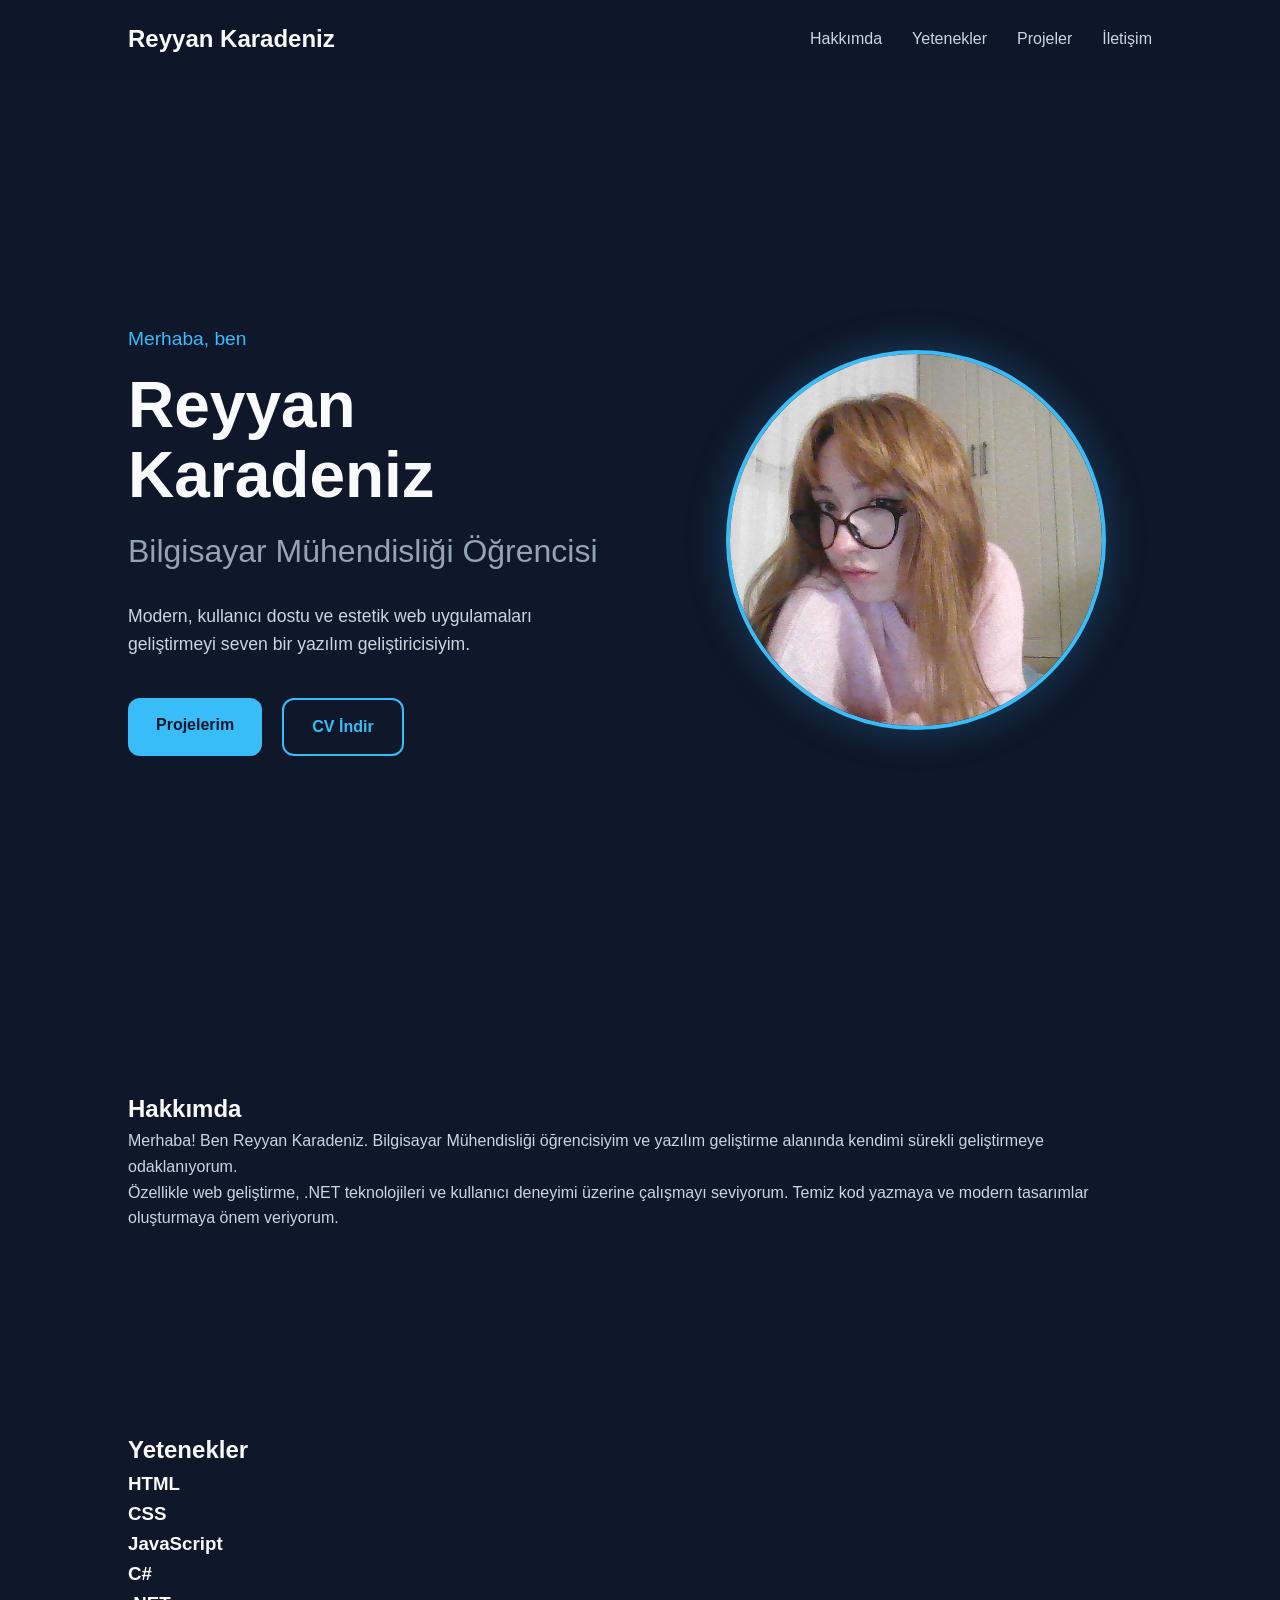
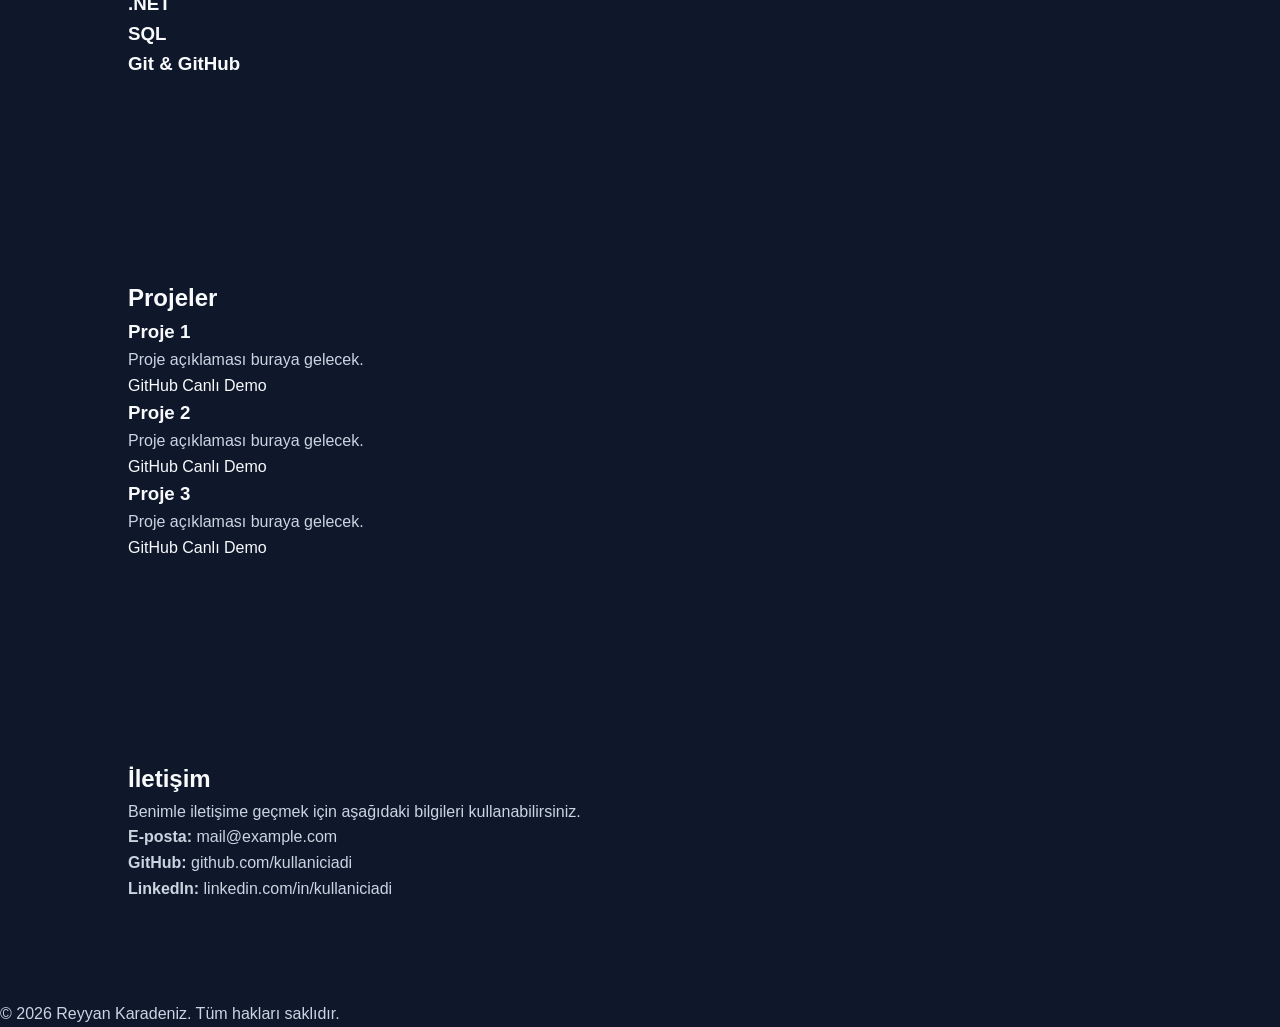
==== src/index.html @ 428e1451 "Files replaced" ====
﻿<!DOCTYPE html>
<html lang="tr">

<head>
    <meta charset="UTF-8">
    <meta name="viewport" content="width=device-width, initial-scale=1.0">
    <title>Reyyan Karadeniz | Portfolio</title>

    <link rel="stylesheet" href="css/style.css">
</head>

<body>

    <header>
        <nav>
            <div class="logo">
                <a href="#">Reyyan Karadeniz</a>
            </div>

            <ul class="nav-links">
                <li><a href="#about">Hakkımda</a></li>
                <li><a href="#skills">Yetenekler</a></li>
                <li><a href="#projects">Projeler</a></li>
                <li><a href="#contact">İletişim</a></li>
            </ul>
        </nav>
    </header>

    <main>
        <section id="hero">

            <div class="hero-content">

                <div class="hero-text">

                    <p class="greeting">Merhaba, ben</p>

                    <h1>Reyyan Karadeniz</h1>

                    <h2>Bilgisayar Mühendisliği Öğrencisi</h2>

                    <p class="description">
                        Modern, kullanıcı dostu ve estetik web uygulamaları geliştirmeyi seven bir yazılım geliştiricisiyim.
                    </p>

                    <div class="hero-buttons">
                        <a href="#projects">Projelerim</a>
                        <a href="assets/CV.pdf" target="_blank">CV İndir</a>
                    </div>

                </div>

                <div class="hero-image">

                    <div class="profile-frame">
                        <img src="images/profile.jpg" alt="Reyyan Karadeniz">
                    </div>

                </div>

            </div>

        </section>

        <section id="about">

            <h2>Hakkımda</h2>

            <p>
                Merhaba! Ben Reyyan Karadeniz. Bilgisayar Mühendisliği öğrencisiyim ve
                yazılım geliştirme alanında kendimi sürekli geliştirmeye odaklanıyorum.
            </p>

            <p>
                Özellikle web geliştirme, .NET teknolojileri ve kullanıcı deneyimi
                üzerine çalışmayı seviyorum. Temiz kod yazmaya ve modern tasarımlar
                oluşturmaya önem veriyorum.
            </p>

        </section>

        <section id="skills">

            <h2>Yetenekler</h2>

            <div class="skills-container">

                <div class="skill-card">
                    <h3>HTML</h3>
                </div>

                <div class="skill-card">
                    <h3>CSS</h3>
                </div>

                <div class="skill-card">
                    <h3>JavaScript</h3>
                </div>

                <div class="skill-card">
                    <h3>C#</h3>
                </div>

                <div class="skill-card">
                    <h3>.NET</h3>
                </div>

                <div class="skill-card">
                    <h3>SQL</h3>
                </div>

                <div class="skill-card">
                    <h3>Git & GitHub</h3>
                </div>

            </div>

        </section>

        <section id="projects">

            <h2>Projeler</h2>

            <div class="projects-container">

                <article class="project-card">
                    <h3>Proje 1</h3>
                    <p>Proje açıklaması buraya gelecek.</p>

                    <div class="project-links">
                        <a href="#">GitHub</a>
                        <a href="#">Canlı Demo</a>
                    </div>
                </article>

                <article class="project-card">
                    <h3>Proje 2</h3>
                    <p>Proje açıklaması buraya gelecek.</p>

                    <div class="project-links">
                        <a href="#">GitHub</a>
                        <a href="#">Canlı Demo</a>
                    </div>
                </article>

                <article class="project-card">
                    <h3>Proje 3</h3>
                    <p>Proje açıklaması buraya gelecek.</p>

                    <div class="project-links">
                        <a href="#">GitHub</a>
                        <a href="#">Canlı Demo</a>
                    </div>
                </article>

            </div>

        </section>

        <section id="contact">

            <h2>İletişim</h2>

            <p>
                Benimle iletişime geçmek için aşağıdaki bilgileri kullanabilirsiniz.
            </p>

            <div class="contact-info">

                <p>
                    <strong>E-posta:</strong>
                    <a href="mailto:mail@example.com">mail@example.com</a>
                </p>

                <p>
                    <strong>GitHub:</strong>
                    <a href="https://github.com/kullaniciadi" target="_blank">
                        github.com/kullaniciadi
                    </a>
                </p>

                <p>
                    <strong>LinkedIn:</strong>
                    <a href="https://linkedin.com/in/kullaniciadi" target="_blank">
                        linkedin.com/in/kullaniciadi
                    </a>
                </p>

            </div>

        </section>
    </main>

    <footer>

        <p>&copy; 2026 Reyyan Karadeniz. Tüm hakları saklıdır.</p>

    </footer>

    <script src="js/script.js"></script>

</body>

</html>
---- src/css/style.css ----
﻿/* ===========================
   RESET
=========================== */

* {
    margin: 0;
    padding: 0;
    box-sizing: border-box;
}

/* ===========================
   GENEL AYARLAR
=========================== */

html {
    scroll-behavior: smooth;
}

body {
    font-family: "Segoe UI", sans-serif;
    background-color: #0F172A;
    color: #F8FAFC;
    line-height: 1.6;
    padding-top: 90px;
}

a {
    text-decoration: none;
    color: inherit;
}

ul {
    list-style: none;
}

img {
    max-width: 100%;
    display: block;
}

section {
    padding: 100px 10%;
}

h1,
h2,
h3 {
    font-weight: 700;
}

p {
    color: #CBD5E1;
}

/* ===========================
   NAVBAR
=========================== */

header {
    position: fixed;
    top: 0;
    left: 0;
    width: 100%;
    padding: 20px 10%;
    background-color: rgba(15, 23, 42, 0.85);
    backdrop-filter: blur(10px);
    z-index: 1000;
}

nav {
    display: flex;
    justify-content: space-between;
    align-items: center;
}

.logo a {
    font-size: 1.5rem;
    font-weight: 700;
    color: #F8FAFC;
}

.nav-links {
    display: flex;
    gap: 30px;
}

    .nav-links a {
        color: #CBD5E1;
        transition: color 0.3s ease;
    }

        .nav-links a:hover {
            color: #38BDF8;
        }

/* ===========================
   HERO
=========================== */

#hero {
    min-height: 100vh;
    display: flex;
    align-items: center;
}

.hero-content {
    display: flex;
    justify-content: space-between;
    align-items: center;
    gap: 80px;
}

.greeting {
    color: #38BDF8;
    font-size: 1.2rem;
    margin-bottom: 15px;
}

.hero-content h1 {
    font-size: 4rem;
    margin-bottom: 15px;
    line-height: 1.1;
}

.hero-content h2 {
    font-size: 2rem;
    color: #94A3B8;
    margin-bottom: 25px;
    font-weight: 500;
}

.description {
    max-width: 600px;
    font-size: 1.1rem;
    margin-bottom: 40px;
}

.hero-buttons {
    display: flex;
    gap: 20px;
}

    .hero-buttons a {
        padding: 14px 28px;
        border-radius: 12px;
        font-weight: 600;
        transition: 0.3s;
    }

        .hero-buttons a:first-child {
            background-color: #38BDF8;
            color: #0F172A;
        }

            .hero-buttons a:first-child:hover {
                background-color: #7DD3FC;
            }

        .hero-buttons a:last-child {
            border: 2px solid #38BDF8;
            color: #38BDF8;
        }

            .hero-buttons a:last-child:hover {
                background-color: #38BDF8;
                color: #0F172A;
            }

.hero-text {
    flex: 1;
}

.hero-image {
    flex: 1;
    display: flex;
    justify-content: center;
}

.profile-frame {
    width: 380px;
    height: 380px;
    border-radius: 50%;
    overflow: hidden;
    border: 4px solid #38BDF8;
    box-shadow: 0 0 40px rgba(56, 189, 248, 0.25);
}

    .profile-frame img {
        width: 100%;
        height: 100%;
        object-fit: cover;
    }
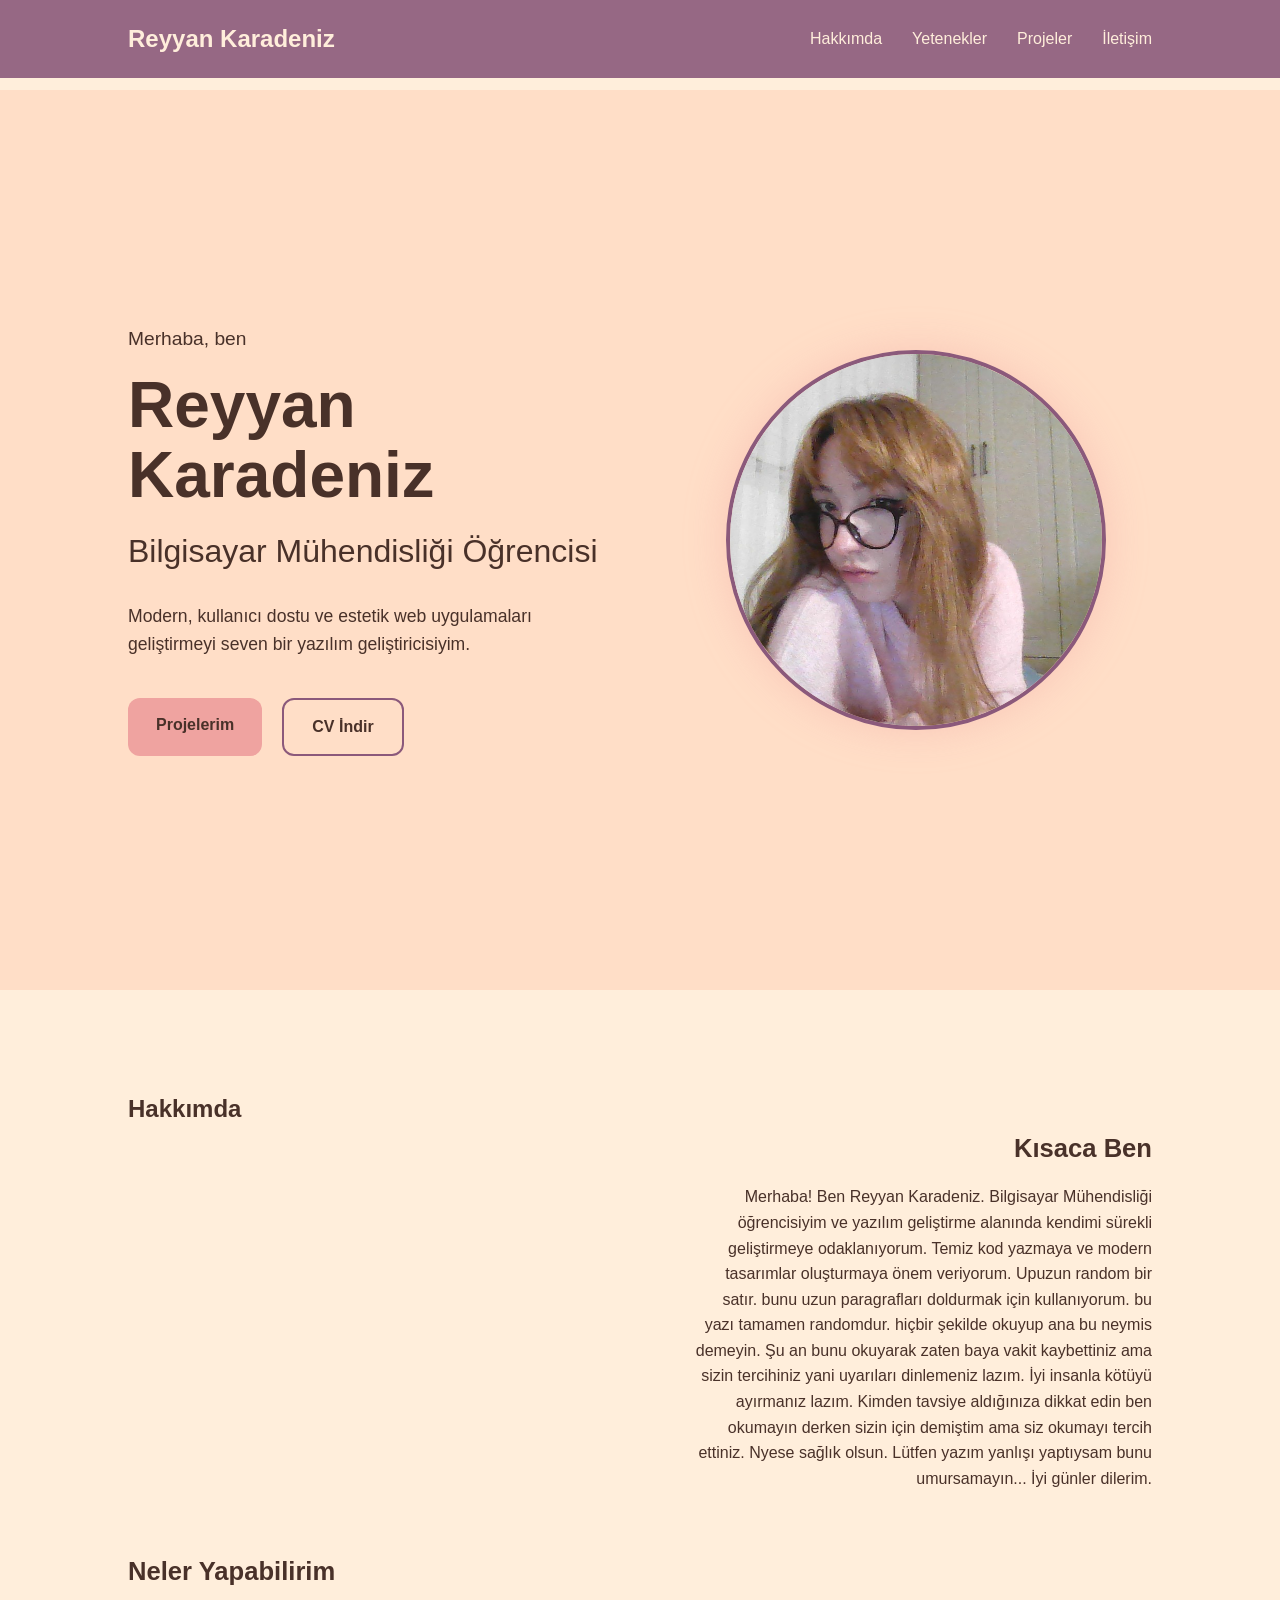
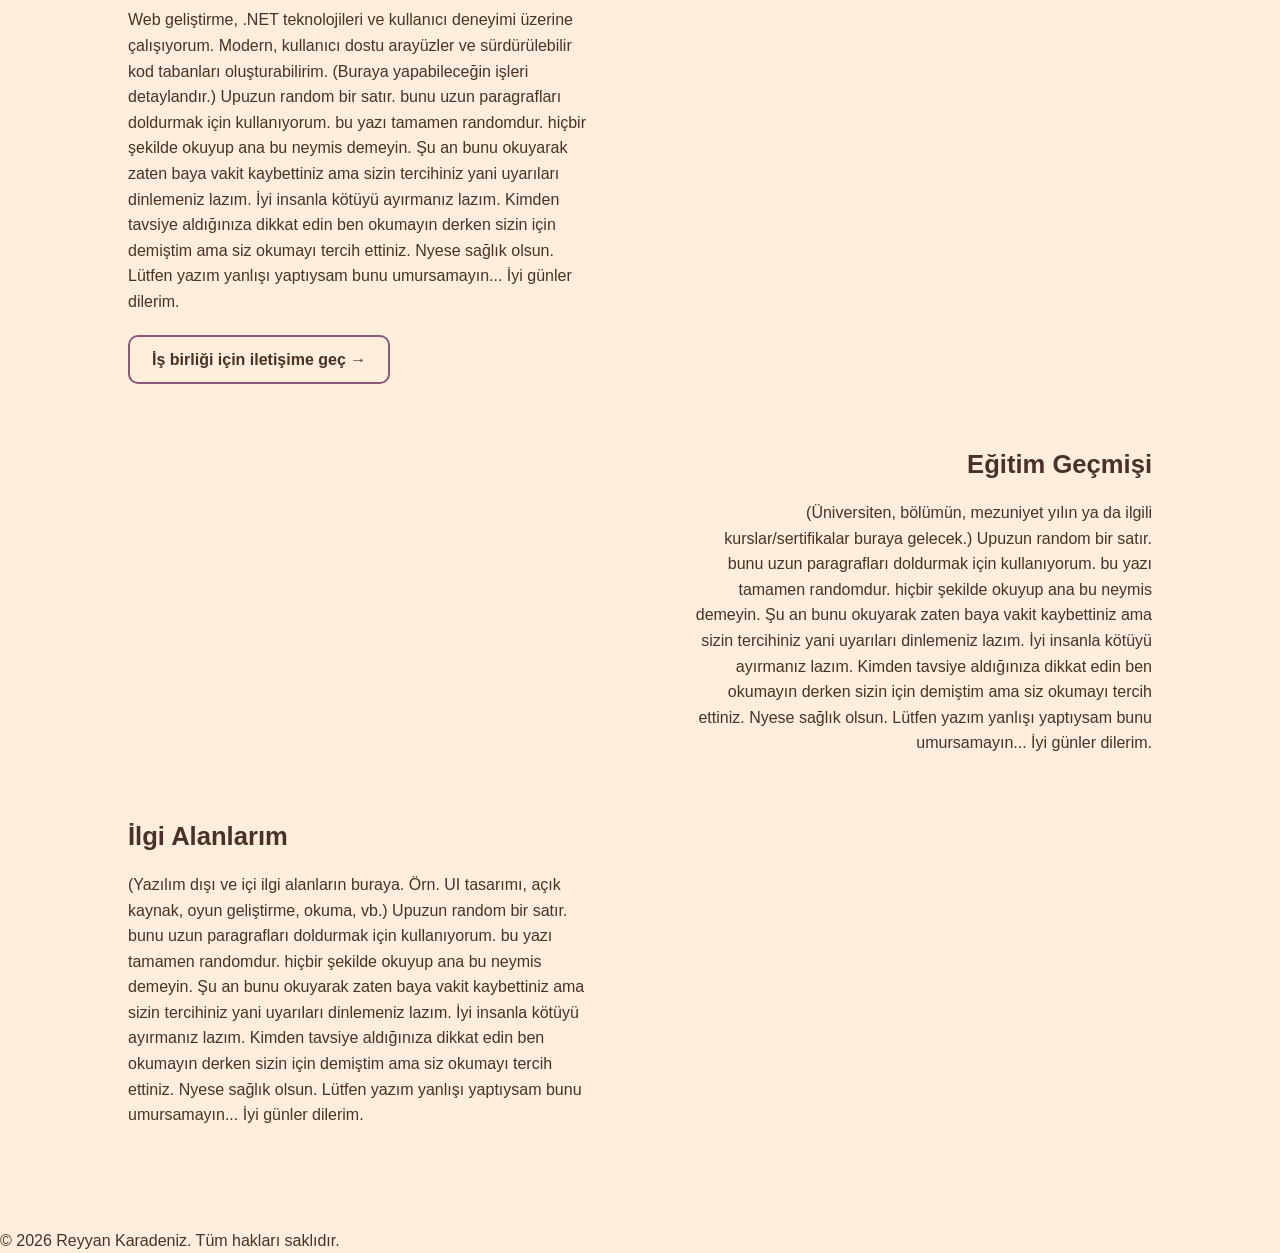
==== commit 5cabd5e5: "renk paleti güncellendi" ====
--- a/src/index.html
+++ b/src/index.html
@@ -19,9 +19,9 @@
 
             <ul class="nav-links">
                 <li><a href="#about">Hakkımda</a></li>
-                <li><a href="#skills">Yetenekler</a></li>
-                <li><a href="#projects">Projeler</a></li>
-                <li><a href="#contact">İletişim</a></li>
+                <li><a href="skills.html">Yetenekler</a></li>
+                <li><a href="projects.html">Projeler</a></li>
+                <li><a href="contact.html">İletişim</a></li>
             </ul>
         </nav>
     </header>
@@ -44,7 +44,7 @@
                     </p>
 
                     <div class="hero-buttons">
-                        <a href="#projects">Projelerim</a>
+                        <a href="projects.html">Projelerim</a>
                         <a href="assets/CV.pdf" target="_blank">CV İndir</a>
                     </div>
 
@@ -66,129 +66,56 @@
 
             <h2>Hakkımda</h2>
 
-            <p>
-                Merhaba! Ben Reyyan Karadeniz. Bilgisayar Mühendisliği öğrencisiyim ve
-                yazılım geliştirme alanında kendimi sürekli geliştirmeye odaklanıyorum.
-            </p>
+            <div class="about-block right">
+                <h3>Kısaca Ben</h3>
+                <p>
+                    Merhaba! Ben Reyyan Karadeniz. Bilgisayar Mühendisliği öğrencisiyim ve
+                    yazılım geliştirme alanında kendimi sürekli geliştirmeye odaklanıyorum.
+                    Temiz kod yazmaya ve modern tasarımlar oluşturmaya önem veriyorum.
+                    Upuzun random bir satır. bunu uzun paragrafları doldurmak için kullanıyorum. bu yazı tamamen randomdur. hiçbir şekilde okuyup ana bu neymis demeyin.
+                    Şu an bunu okuyarak zaten baya vakit kaybettiniz ama sizin tercihiniz yani uyarıları dinlemeniz lazım. İyi insanla kötüyü ayırmanız lazım. Kimden tavsiye aldığınıza dikkat edin ben okumayın derken sizin için demiştim ama siz okumayı tercih ettiniz. Nyese sağlık olsun.
+                    Lütfen yazım yanlışı yaptıysam bunu umursamayın... İyi günler dilerim.
+                </p>
+            </div>
 
-            <p>
-                Özellikle web geliştirme, .NET teknolojileri ve kullanıcı deneyimi
-                üzerine çalışmayı seviyorum. Temiz kod yazmaya ve modern tasarımlar
-                oluşturmaya önem veriyorum.
-            </p>
+            <div class="about-block left">
+                <h3>Neler Yapabilirim</h3>
+                <p>
+                    Web geliştirme, .NET teknolojileri ve kullanıcı deneyimi üzerine
+                    çalışıyorum. Modern, kullanıcı dostu arayüzler ve sürdürülebilir kod
+                    tabanları oluşturabilirim. (Buraya yapabileceğin işleri detaylandır.)
+                    Upuzun random bir satır. bunu uzun paragrafları doldurmak için kullanıyorum. bu yazı tamamen randomdur. hiçbir şekilde okuyup ana bu neymis demeyin.
+                    Şu an bunu okuyarak zaten baya vakit kaybettiniz ama sizin tercihiniz yani uyarıları dinlemeniz lazım. İyi insanla kötüyü ayırmanız lazım. Kimden tavsiye aldığınıza dikkat edin ben okumayın derken sizin için demiştim ama siz okumayı tercih ettiniz. Nyese sağlık olsun.
+                    Lütfen yazım yanlışı yaptıysam bunu umursamayın... İyi günler dilerim.
+                </p>
+                <a href="contact.html" class="about-link">İş birliği için iletişime geç →</a>
+            </div>
 
-        </section>
+            <div class="about-block right">
+                <h3>Eğitim Geçmişi</h3>
+                <p>
+                    (Üniversiten, bölümün, mezuniyet yılın ya da ilgili kurslar/sertifikalar
+                    buraya gelecek.)
+                    Upuzun random bir satır. bunu uzun paragrafları doldurmak için kullanıyorum. bu yazı tamamen randomdur. hiçbir şekilde okuyup ana bu neymis demeyin.
+                    Şu an bunu okuyarak zaten baya vakit kaybettiniz ama sizin tercihiniz yani uyarıları dinlemeniz lazım. İyi insanla kötüyü ayırmanız lazım. Kimden tavsiye aldığınıza dikkat edin ben okumayın derken sizin için demiştim ama siz okumayı tercih ettiniz. Nyese sağlık olsun.
+                    Lütfen yazım yanlışı yaptıysam bunu umursamayın... İyi günler dilerim.
+                </p>
+            </div>
 
-        <section id="skills">
-
-            <h2>Yetenekler</h2>
-
-            <div class="skills-container">
-
-                <div class="skill-card">
-                    <h3>HTML</h3>
-                </div>
-
-                <div class="skill-card">
-                    <h3>CSS</h3>
-                </div>
-
-                <div class="skill-card">
-                    <h3>JavaScript</h3>
-                </div>
-
-                <div class="skill-card">
-                    <h3>C#</h3>
-                </div>
-
-                <div class="skill-card">
-                    <h3>.NET</h3>
-                </div>
-
-                <div class="skill-card">
-                    <h3>SQL</h3>
-                </div>
-
-                <div class="skill-card">
-                    <h3>Git & GitHub</h3>
-                </div>
-
+            <div class="about-block left">
+                <h3>İlgi Alanlarım</h3>
+                <p>
+                    (Yazılım dışı ve içi ilgi alanların buraya. Örn. UI tasarımı, açık kaynak,
+                    oyun geliştirme, okuma, vb.)
+                    Upuzun random bir satır. bunu uzun paragrafları doldurmak için kullanıyorum. bu yazı tamamen randomdur. hiçbir şekilde okuyup ana bu neymis demeyin.
+                    Şu an bunu okuyarak zaten baya vakit kaybettiniz ama sizin tercihiniz yani uyarıları dinlemeniz lazım. İyi insanla kötüyü ayırmanız lazım. Kimden tavsiye aldığınıza dikkat edin ben okumayın derken sizin için demiştim ama siz okumayı tercih ettiniz. Nyese sağlık olsun.
+                    Lütfen yazım yanlışı yaptıysam bunu umursamayın... İyi günler dilerim.
+                </p>
             </div>
 
         </section>
 
-        <section id="projects">
 
-            <h2>Projeler</h2>
-
-            <div class="projects-container">
-
-                <article class="project-card">
-                    <h3>Proje 1</h3>
-                    <p>Proje açıklaması buraya gelecek.</p>
-
-                    <div class="project-links">
-                        <a href="#">GitHub</a>
-                        <a href="#">Canlı Demo</a>
-                    </div>
-                </article>
-
-                <article class="project-card">
-                    <h3>Proje 2</h3>
-                    <p>Proje açıklaması buraya gelecek.</p>
-
-                    <div class="project-links">
-                        <a href="#">GitHub</a>
-                        <a href="#">Canlı Demo</a>
-                    </div>
-                </article>
-
-                <article class="project-card">
-                    <h3>Proje 3</h3>
-                    <p>Proje açıklaması buraya gelecek.</p>
-
-                    <div class="project-links">
-                        <a href="#">GitHub</a>
-                        <a href="#">Canlı Demo</a>
-                    </div>
-                </article>
-
-            </div>
-
-        </section>
-
-        <section id="contact">
-
-            <h2>İletişim</h2>
-
-            <p>
-                Benimle iletişime geçmek için aşağıdaki bilgileri kullanabilirsiniz.
-            </p>
-
-            <div class="contact-info">
-
-                <p>
-                    <strong>E-posta:</strong>
-                    <a href="mailto:mail@example.com">mail@example.com</a>
-                </p>
-
-                <p>
-                    <strong>GitHub:</strong>
-                    <a href="https://github.com/kullaniciadi" target="_blank">
-                        github.com/kullaniciadi
-                    </a>
-                </p>
-
-                <p>
-                    <strong>LinkedIn:</strong>
-                    <a href="https://linkedin.com/in/kullaniciadi" target="_blank">
-                        linkedin.com/in/kullaniciadi
-                    </a>
-                </p>
-
-            </div>
-
-        </section>
     </main>
 
     <footer>
--- a/src/css/style.css
+++ b/src/css/style.css
@@ -18,8 +18,8 @@
 
 body {
     font-family: "Segoe UI", sans-serif;
-    background-color: #0F172A;
-    color: #F8FAFC;
+    background-color: #FFEEDB;
+    color: #493129;
     line-height: 1.6;
     padding-top: 90px;
 }
@@ -46,10 +46,11 @@
 h2,
 h3 {
     font-weight: 700;
+    color: #493129;
 }
 
 p {
-    color: #CBD5E1;
+    color: #493129;
 }
 
 /* ===========================
@@ -62,7 +63,7 @@
     left: 0;
     width: 100%;
     padding: 20px 10%;
-    background-color: rgba(15, 23, 42, 0.85);
+    background-color: rgba(139, 89, 123, 0.90);
     backdrop-filter: blur(10px);
     z-index: 1000;
 }
@@ -76,7 +77,7 @@
 .logo a {
     font-size: 1.5rem;
     font-weight: 700;
-    color: #F8FAFC;
+    color: #FFEEDB;
 }
 
 .nav-links {
@@ -85,12 +86,12 @@
 }
 
     .nav-links a {
-        color: #CBD5E1;
+        color: #FFEEDB;
         transition: color 0.3s ease;
     }
 
         .nav-links a:hover {
-            color: #38BDF8;
+            color: #EFA3A0;
         }
 
 /* ===========================
@@ -101,6 +102,7 @@
     min-height: 100vh;
     display: flex;
     align-items: center;
+    background-color: #FFDEC7;
 }
 
 .hero-content {
@@ -111,7 +113,7 @@
 }
 
 .greeting {
-    color: #38BDF8;
+    color: #493129;
     font-size: 1.2rem;
     margin-bottom: 15px;
 }
@@ -124,7 +126,7 @@
 
 .hero-content h2 {
     font-size: 2rem;
-    color: #94A3B8;
+    color: #493129;
     margin-bottom: 25px;
     font-weight: 500;
 }
@@ -148,22 +150,23 @@
     }
 
         .hero-buttons a:first-child {
-            background-color: #38BDF8;
-            color: #0F172A;
+            background-color: #EFA3A0;
+            color: #493129;
         }
 
             .hero-buttons a:first-child:hover {
-                background-color: #7DD3FC;
+                background-color: #8B597B;
+                color: #FFEEDB;
             }
 
         .hero-buttons a:last-child {
-            border: 2px solid #38BDF8;
-            color: #38BDF8;
+            border: 2px solid #8B597B;
+            color: #493129;
         }
 
             .hero-buttons a:last-child:hover {
-                background-color: #38BDF8;
-                color: #0F172A;
+                background-color: #8B597B;
+                color: #FFEEDB;
             }
 
 .hero-text {
@@ -181,12 +184,57 @@
     height: 380px;
     border-radius: 50%;
     overflow: hidden;
-    border: 4px solid #38BDF8;
-    box-shadow: 0 0 40px rgba(56, 189, 248, 0.25);
+    border: 4px solid #8B597B;
+    box-shadow: 0 0 40px rgba(239, 163, 160, 0.40);
 }
 
     .profile-frame img {
         width: 100%;
         height: 100%;
         object-fit: cover;
-    }+    }
+
+
+/* ===========================
+   HAKKIMDA
+=========================== */
+
+.about-block {
+    max-width: 45%;
+    margin-bottom: 60px;
+}
+
+    .about-block:last-child {
+        margin-bottom: 0;
+    }
+
+    .about-block.right {
+        margin-left: auto;
+        text-align: right;
+    }
+
+    .about-block.left {
+        margin-right: auto;
+        text-align: left;
+    }
+
+    .about-block h3 {
+        font-size: 1.6rem;
+        margin-bottom: 15px;
+    }
+
+.about-link {
+    display: inline-block;
+    margin-top: 20px;
+    padding: 10px 22px;
+    border: 2px solid #8B597B;
+    border-radius: 10px;
+    color: #493129;
+    font-weight: 600;
+    transition: 0.3s;
+}
+
+    .about-link:hover {
+        background-color: #8B597B;
+        color: #FFEEDB;
+    }
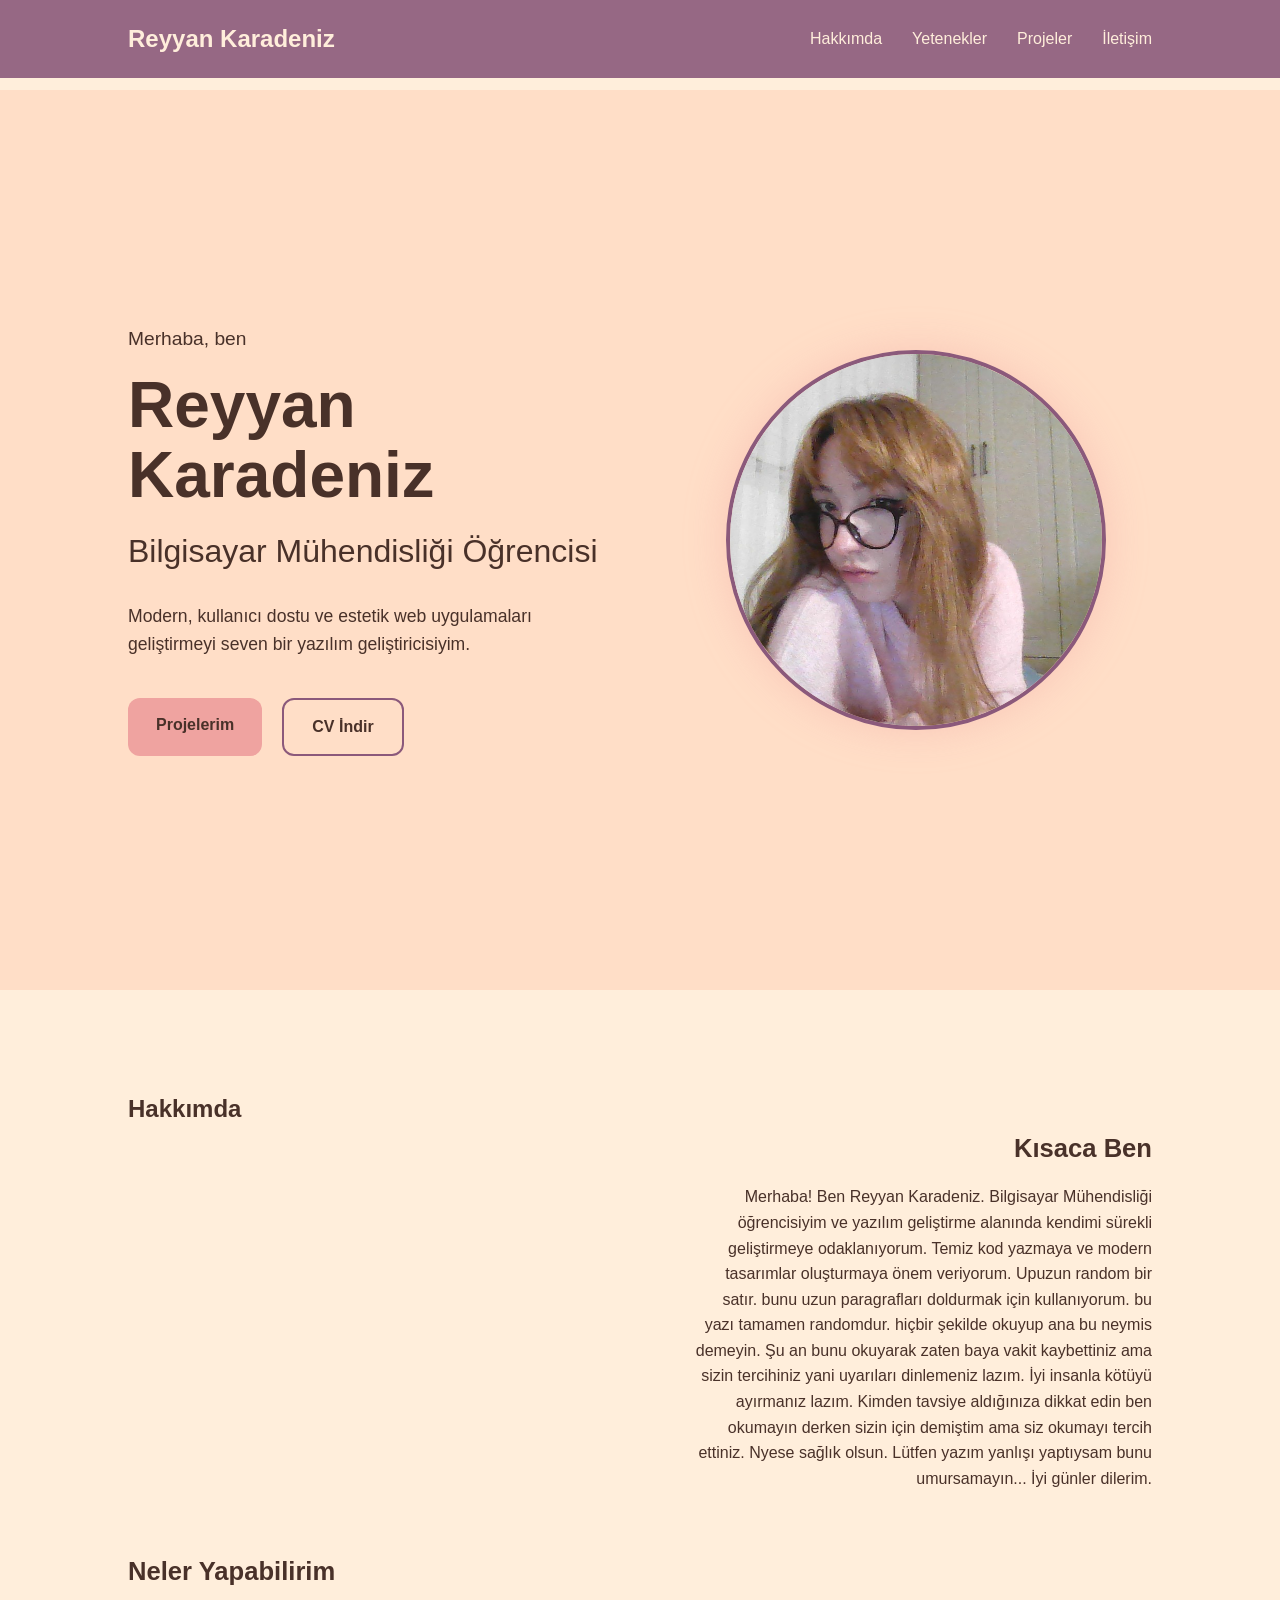
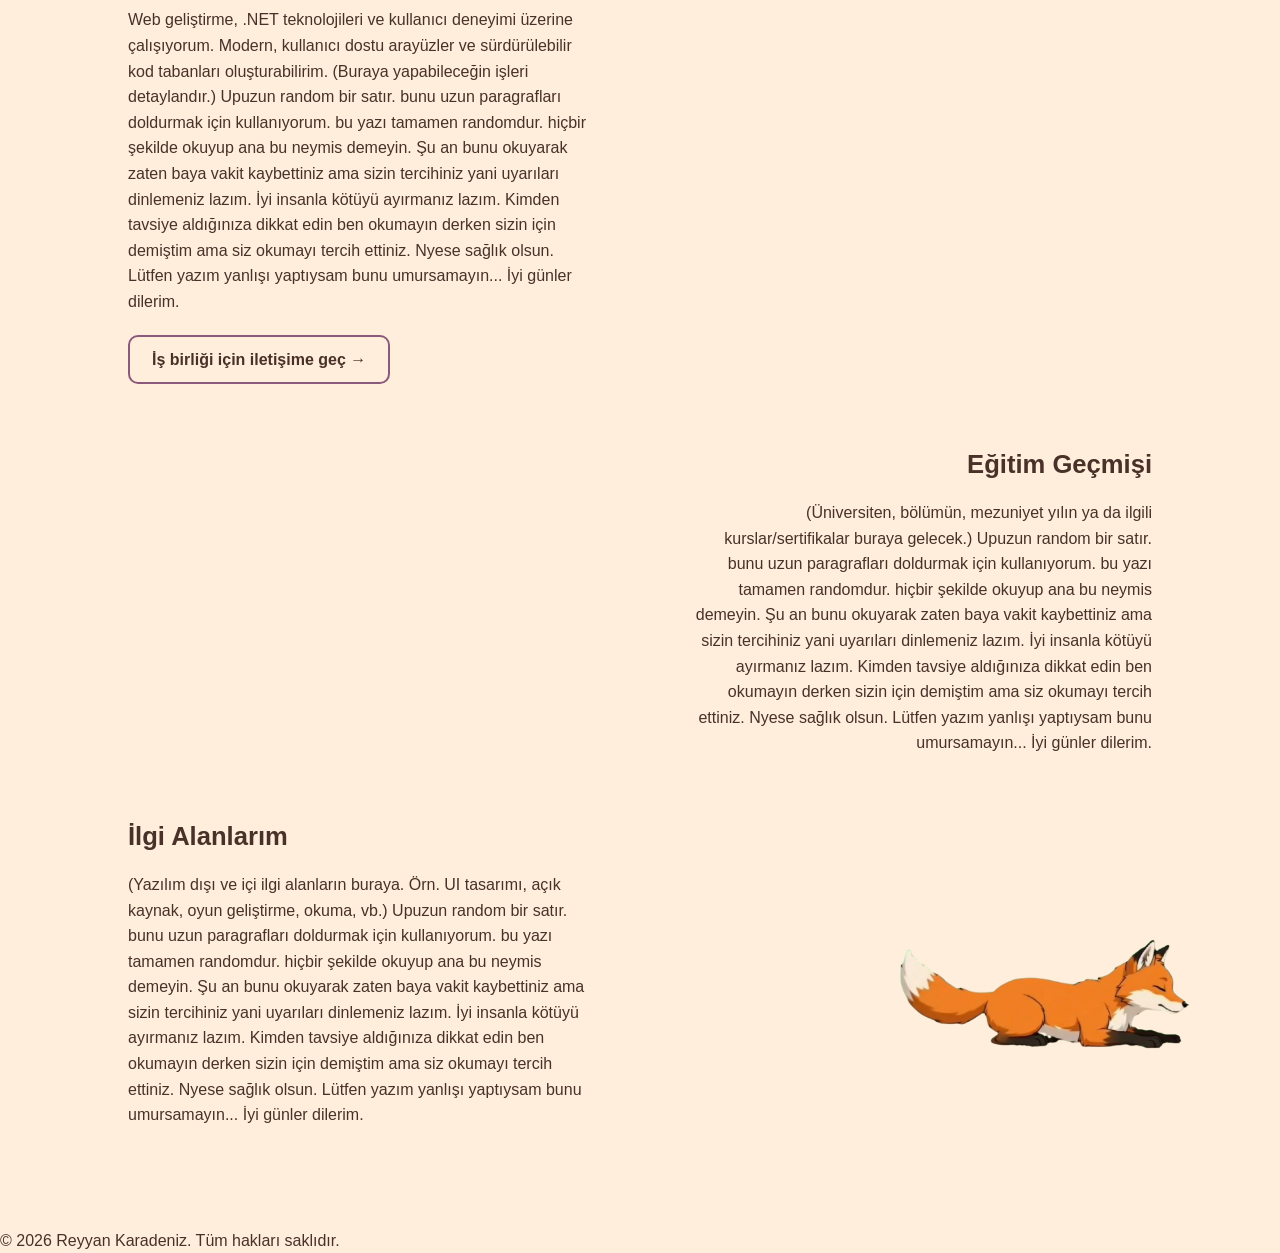
==== commit 2d997be8: "Tilki animasyonu eklendi" ====
--- a/src/index.html
+++ b/src/index.html
@@ -64,6 +64,10 @@
 
         <section id="about">
 
+            <div id="fox">
+                <img id="fox-img" src="images/fox/fox-06-otur-sol.png" alt="">
+            </div>
+
             <h2>Hakkımda</h2>
 
             <div class="about-block right">
--- a/src/css/style.css
+++ b/src/css/style.css
@@ -199,6 +199,10 @@
    HAKKIMDA
 =========================== */
 
+#about {
+    position: relative;
+}
+
 .about-block {
     max-width: 45%;
     margin-bottom: 60px;
@@ -238,3 +242,63 @@
         background-color: #8B597B;
         color: #FFEEDB;
     }
+
+/* ===========================
+   TİLKİ ANİMASYONU
+=========================== */
+
+#fox {
+    position: absolute;
+    left: 3%;
+    top: 0;
+    width: 400px; /* senin ayarladığın boyut */
+    height: 220px;
+    display: flex;
+    align-items: center;
+    justify-content: center;
+    z-index: 5;
+    pointer-events: none;
+    opacity: 0;
+    transition: top 0.8s ease, left 0.8s ease, opacity 0.4s ease;
+}
+
+    #fox.visible {
+        opacity: 1;
+    }
+
+    #fox.hop {
+        animation: foxHop 0.8s ease;
+    }
+
+    #fox img {
+        max-width: 100%;
+        max-height: 100%;
+    }
+
+        #fox img.flip {
+            transform: scaleX(-1);
+        }
+
+@keyframes foxHop {
+    0% {
+        transform: translateY(0);
+    }
+
+    50% {
+        transform: translateY(-70px);
+    }
+
+    100% {
+        transform: translateY(0);
+    }
+}
+
+@media (prefers-reduced-motion: reduce) {
+    #fox {
+        transition: opacity 0.4s ease;
+    }
+
+        #fox.hop {
+            animation: none;
+        }
+}
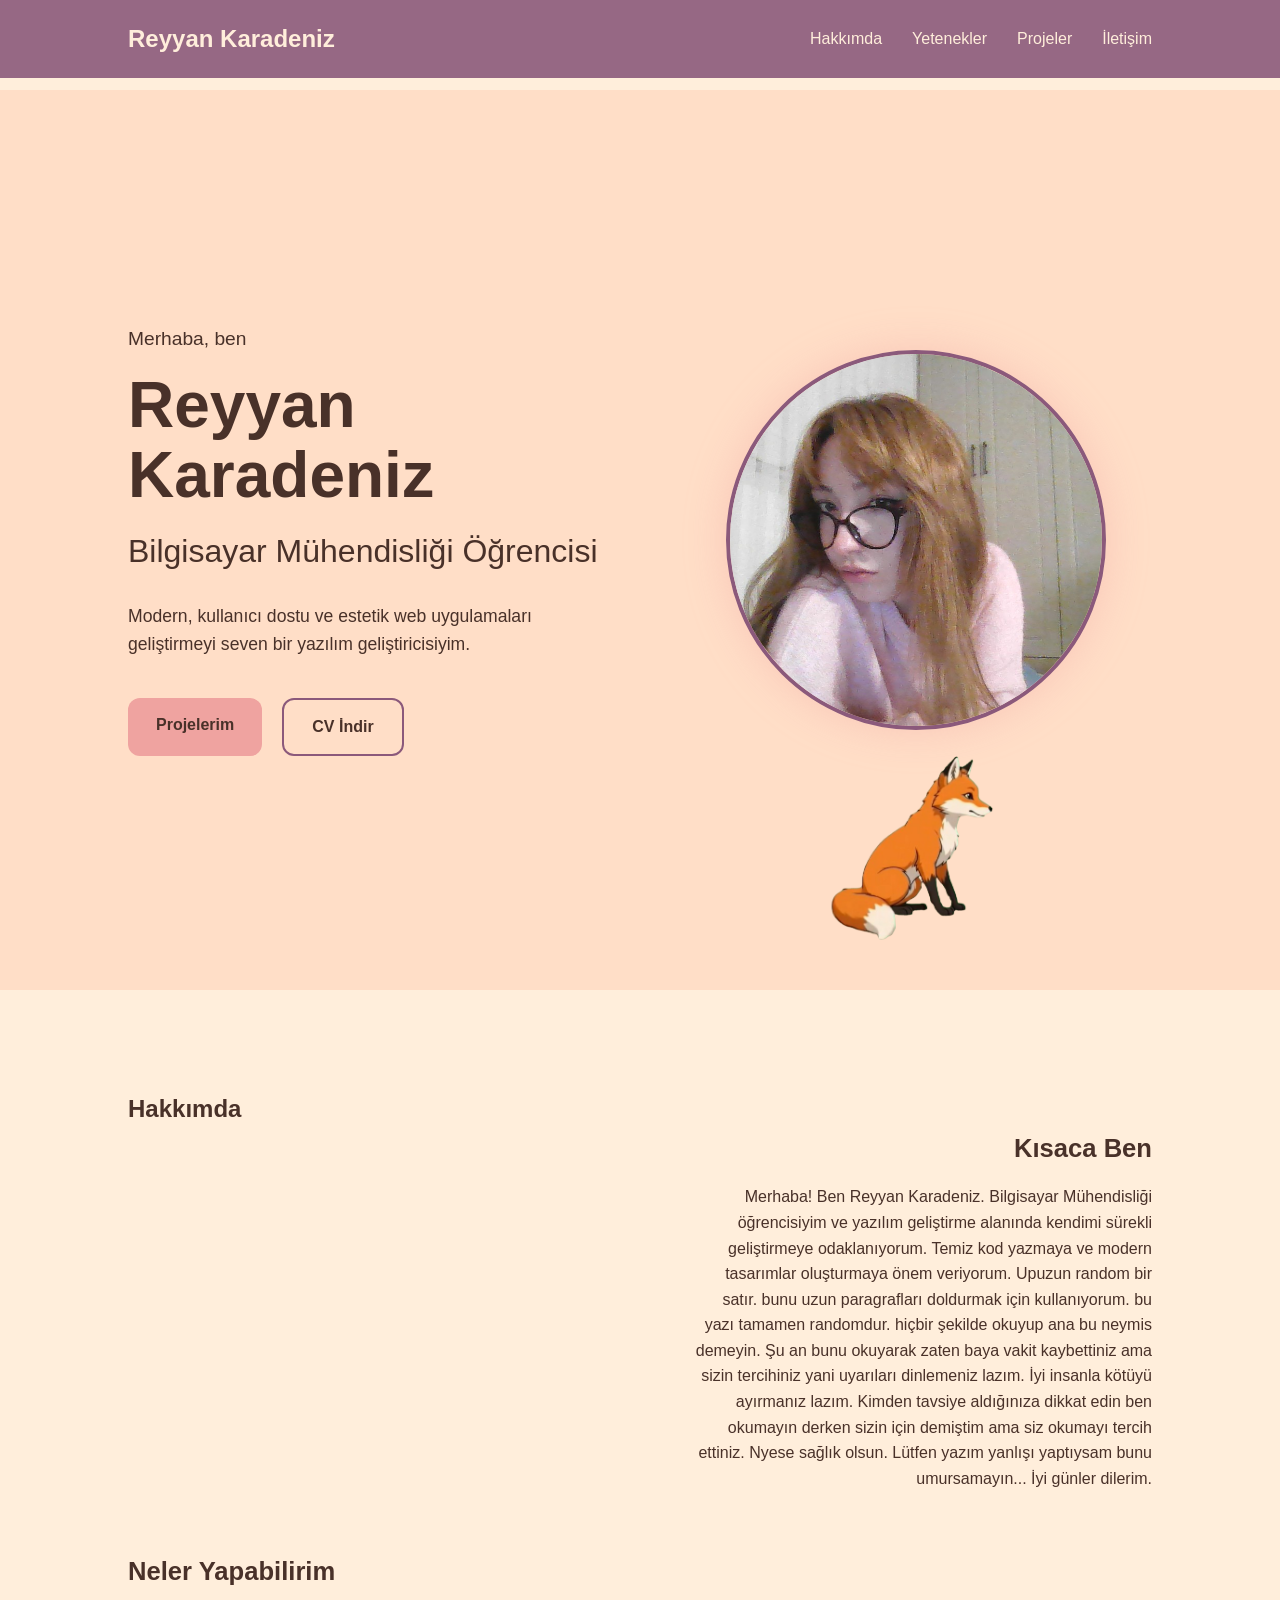
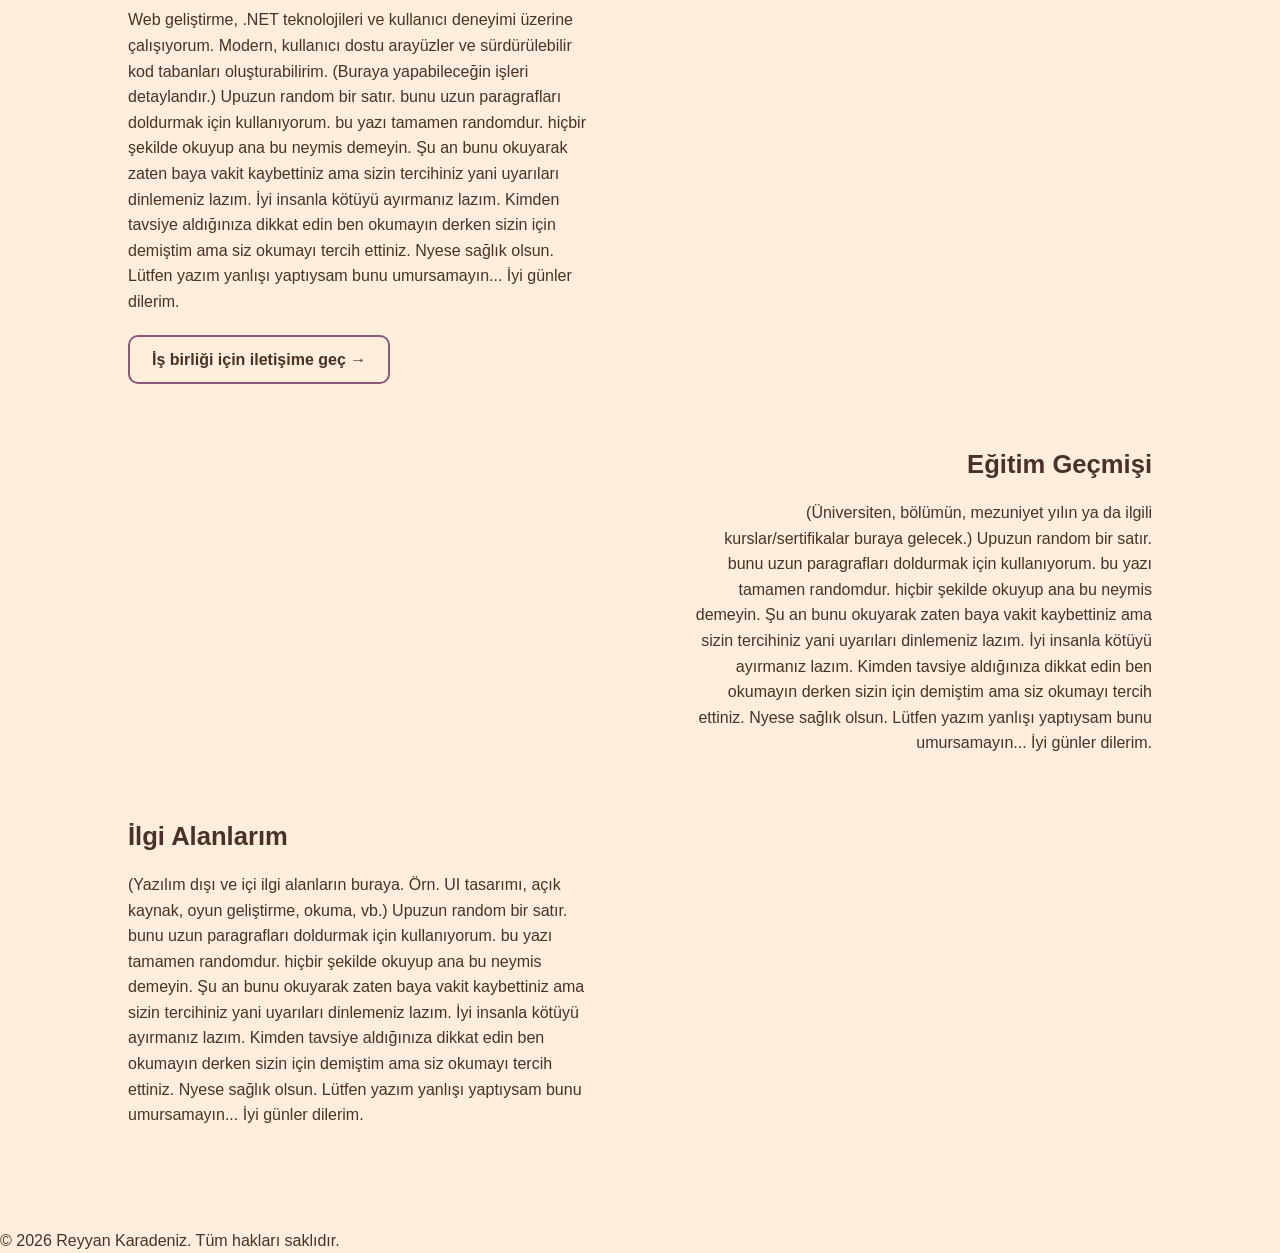
==== commit 4064deeb: "tilki animasyonu güncellendi" ====
--- a/src/index.html
+++ b/src/index.html
@@ -14,11 +14,11 @@
     <header>
         <nav>
             <div class="logo">
-                <a href="#">Reyyan Karadeniz</a>
+                <a href="index.html">Reyyan Karadeniz</a>
             </div>
 
             <ul class="nav-links">
-                <li><a href="#about">Hakkımda</a></li>
+                <li><a href="index.html#about">Hakkımda</a></li>
                 <li><a href="skills.html">Yetenekler</a></li>
                 <li><a href="projects.html">Projeler</a></li>
                 <li><a href="contact.html">İletişim</a></li>
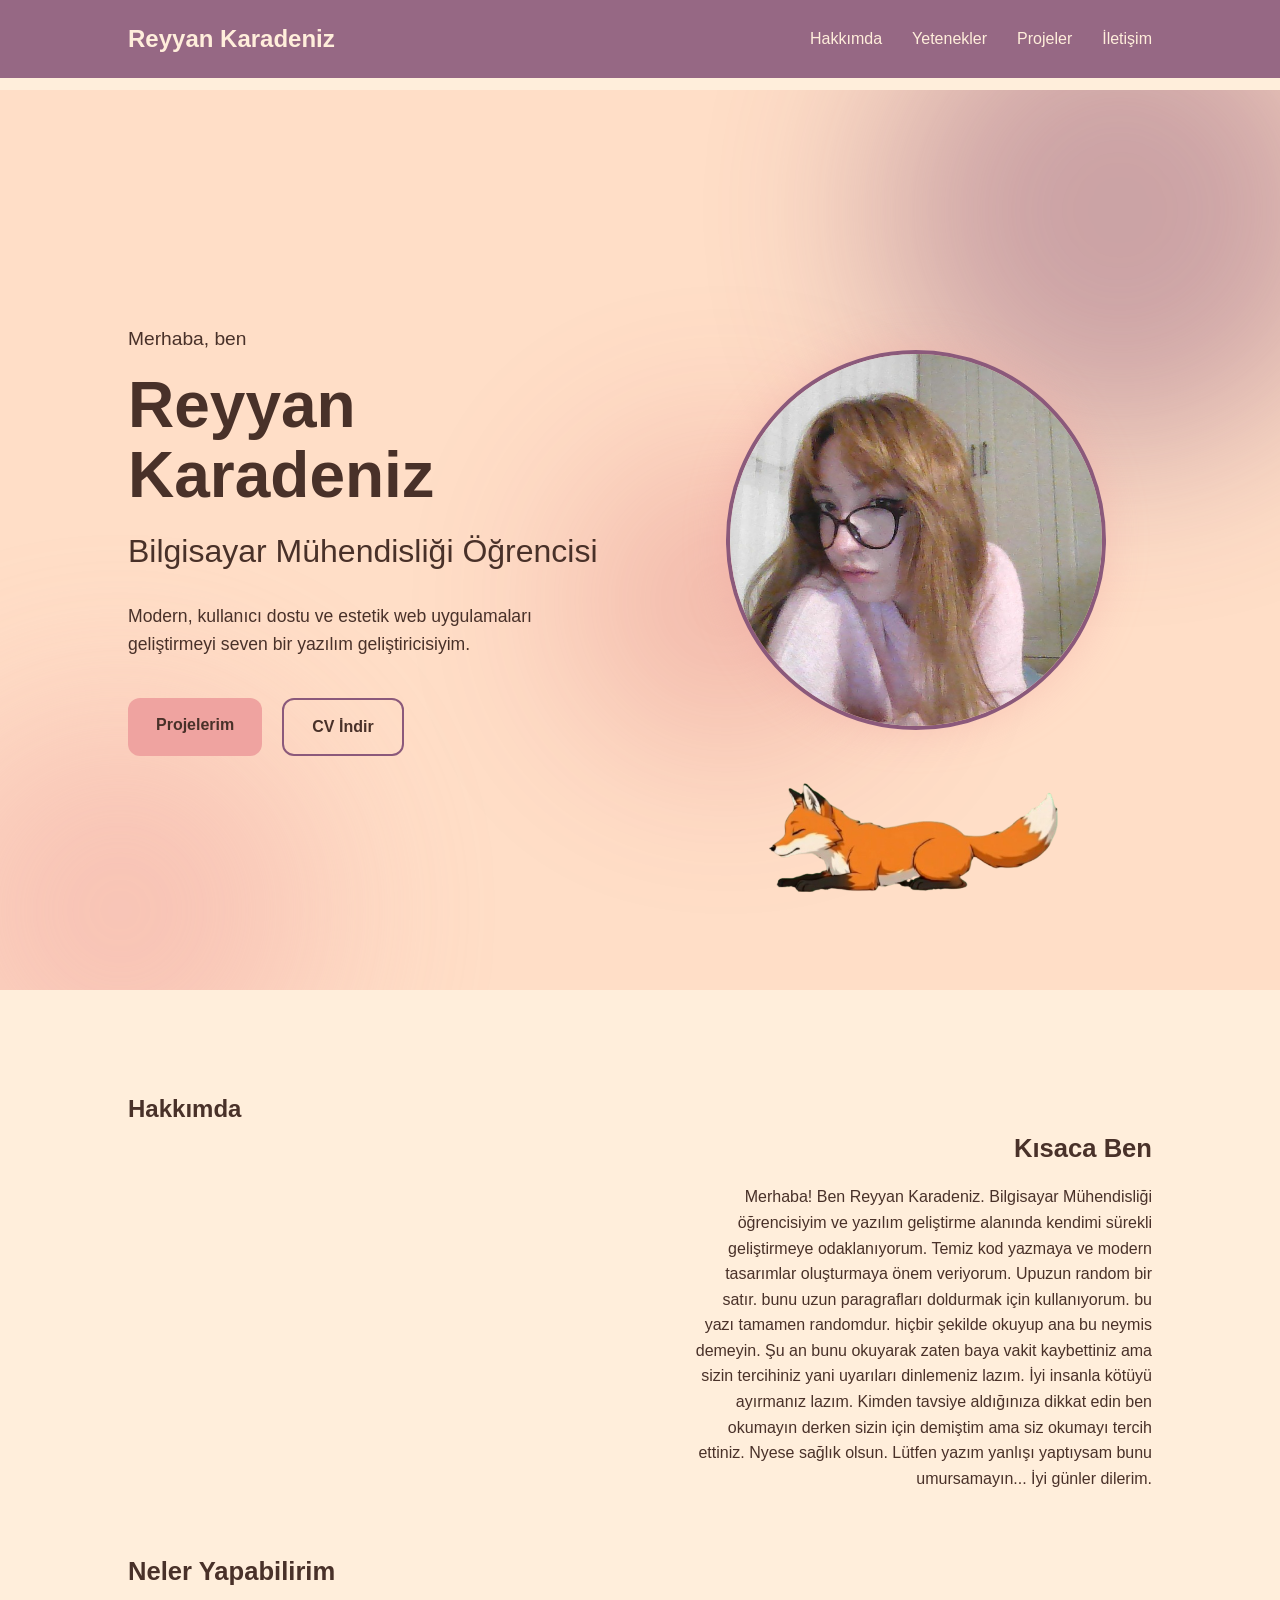
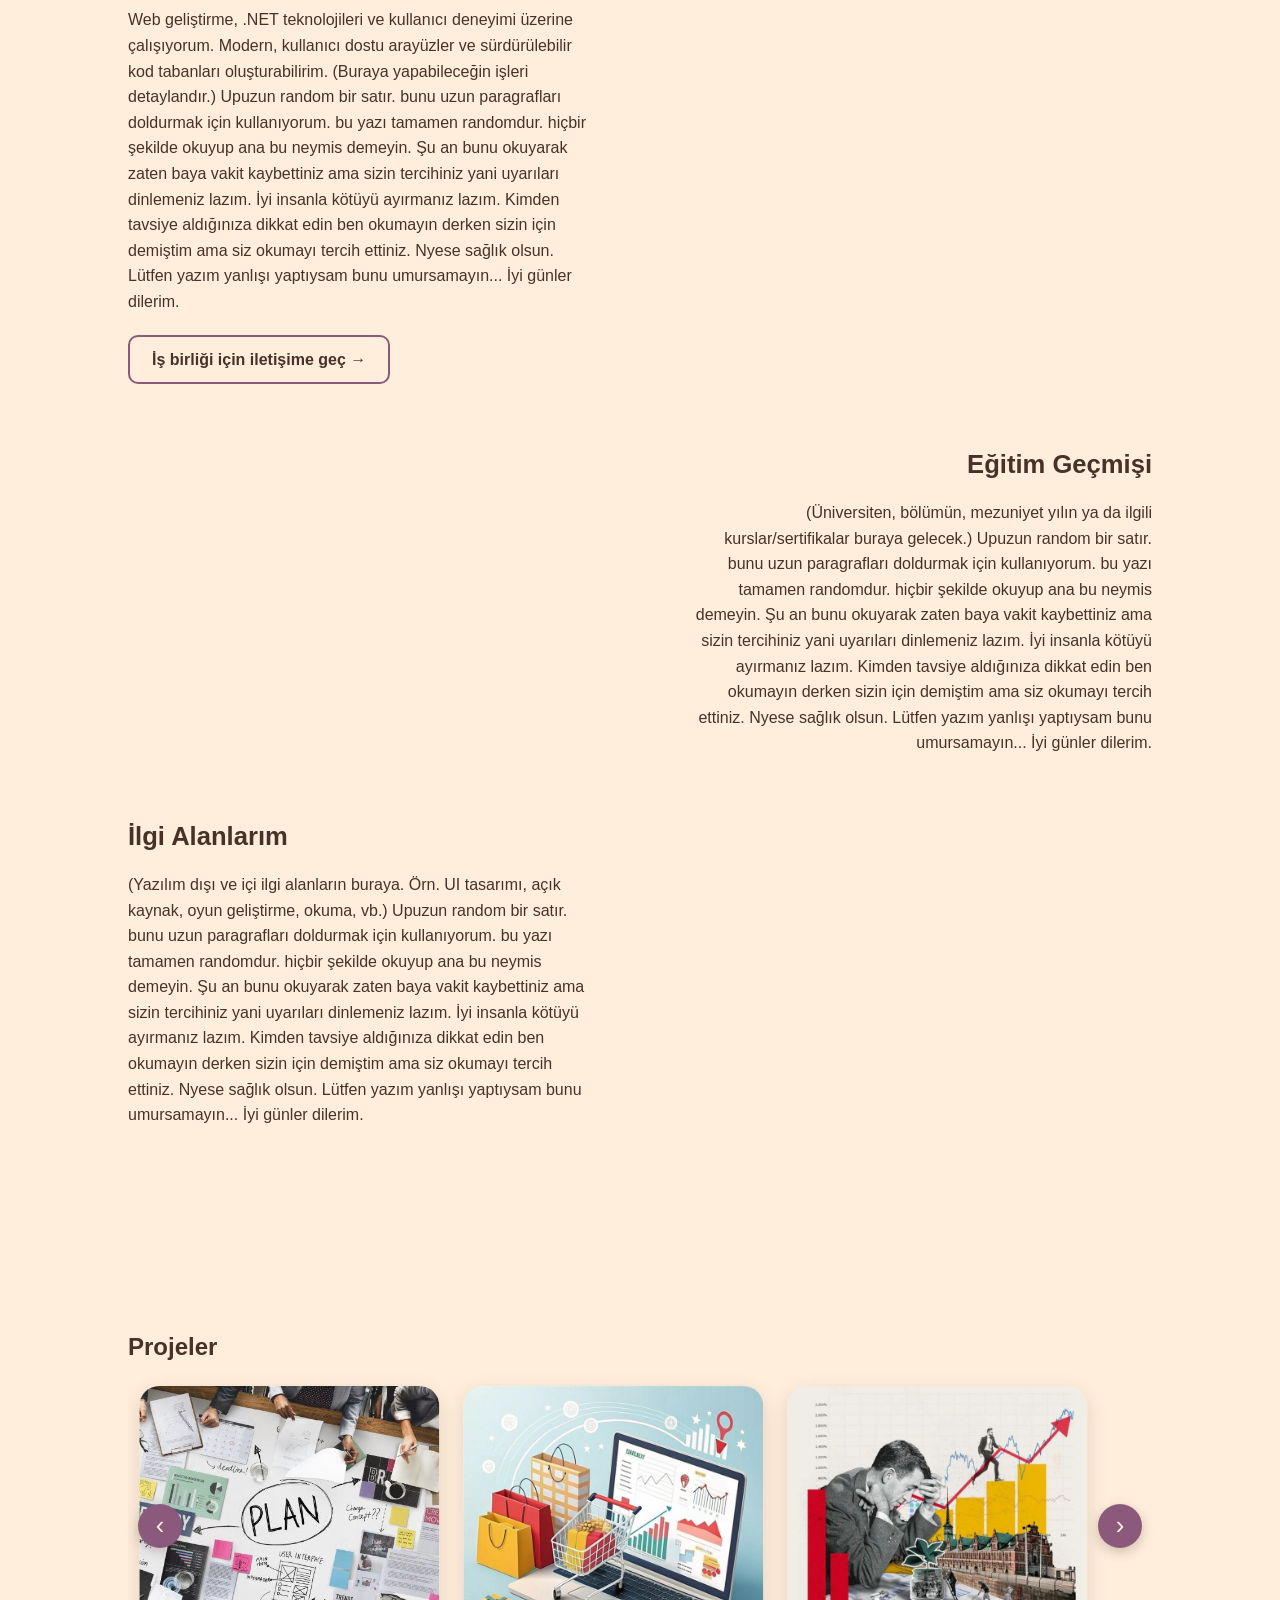
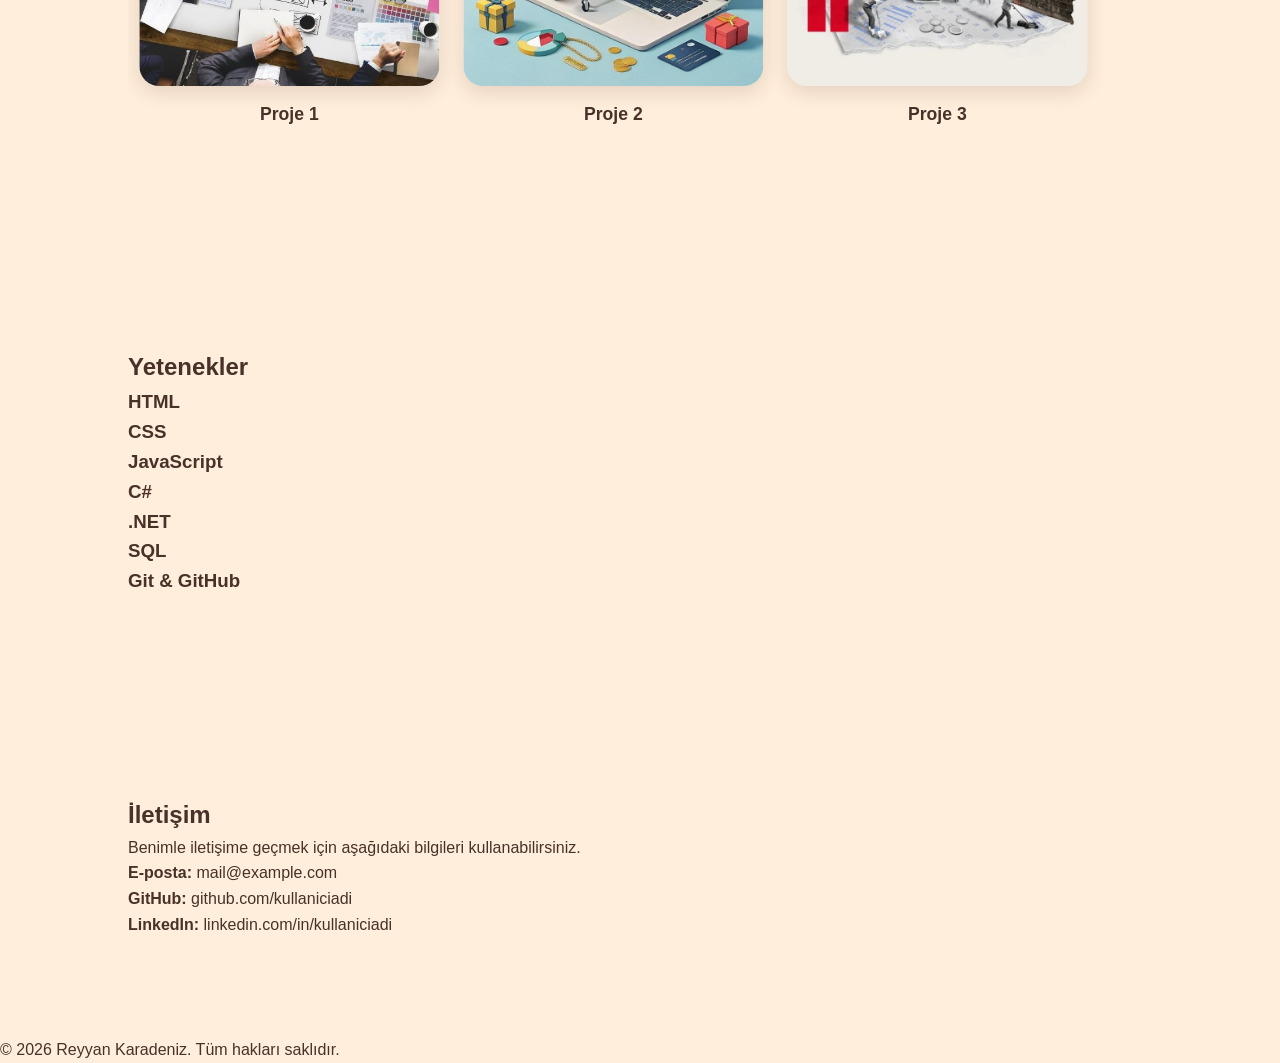
==== commit ab14f278: "Scroll animasyonu eklendi" ====
--- a/src/index.html
+++ b/src/index.html
@@ -14,14 +14,14 @@
     <header>
         <nav>
             <div class="logo">
-                <a href="index.html">Reyyan Karadeniz</a>
+                <a href="#hero">Reyyan Karadeniz</a>
             </div>
 
             <ul class="nav-links">
-                <li><a href="index.html#about">Hakkımda</a></li>
-                <li><a href="skills.html">Yetenekler</a></li>
-                <li><a href="projects.html">Projeler</a></li>
-                <li><a href="contact.html">İletişim</a></li>
+                <li><a href="#about">Hakkımda</a></li>
+                <li><a href="#skills">Yetenekler</a></li>
+                <li><a href="#projects">Projeler</a></li>
+                <li><a href="#contact">İletişim</a></li>
             </ul>
         </nav>
     </header>
@@ -29,6 +29,12 @@
     <main>
         <section id="hero">
 
+            <div class="hero-bg" aria-hidden="true">
+                <span class="blob blob-1"></span>
+                <span class="blob blob-2"></span>
+                <span class="blob blob-3"></span>
+            </div>
+
             <div class="hero-content">
 
                 <div class="hero-text">
@@ -44,7 +50,7 @@
                     </p>
 
                     <div class="hero-buttons">
-                        <a href="projects.html">Projelerim</a>
+                        <a href="#projects">Projelerim</a>
                         <a href="assets/CV.pdf" target="_blank">CV İndir</a>
                     </div>
 
@@ -92,7 +98,7 @@
                     Şu an bunu okuyarak zaten baya vakit kaybettiniz ama sizin tercihiniz yani uyarıları dinlemeniz lazım. İyi insanla kötüyü ayırmanız lazım. Kimden tavsiye aldığınıza dikkat edin ben okumayın derken sizin için demiştim ama siz okumayı tercih ettiniz. Nyese sağlık olsun.
                     Lütfen yazım yanlışı yaptıysam bunu umursamayın... İyi günler dilerim.
                 </p>
-                <a href="contact.html" class="about-link">İş birliği için iletişime geç →</a>
+                <a href="#contact" class="about-link">İş birliği için iletişime geç →</a>
             </div>
 
             <div class="about-block right">
@@ -119,6 +125,105 @@
 
         </section>
 
+        <section id="projects">
+
+            <h2>Projeler</h2>
+
+            <div class="projects-carousel">
+
+                <button class="carousel-btn prev" aria-label="Önceki">‹</button>
+
+                <div class="carousel-viewport">
+                    <div class="carousel-track">
+                        <a href="https://github.com/reykar0715/Event-Management-Platform" target="_blank" class="project-card">
+                            <img src="images\projects\eventmanagementfoto.jpe" alt="Proje 1">
+                            <span>Proje 1</span>
+                        </a>
+
+                        <a href="https://github.com/reykar0715/Market-Sales" target="_blank" class="project-card">
+                            <img src="images\projects\marketsalesfoto.jpe" alt="Proje 2">
+                            <span>Proje 2</span>
+                        </a>
+
+                        <a href="https://github.com/reykar0715/Graf-Analiz" target="_blank" class="project-card">
+                            <img src="images\projects\grafanalizfoto.jpe" alt="Proje 3">
+                            <span>Proje 3</span>
+                        </a>
+
+                        <a href="https://github.com/reykar0715/no-sql-To-sql" target="_blank" class="project-card">
+                            <img src="images\projects\nosqlTOsqlfotto.jpe" alt="Proje 4">
+                            <span>Proje 4</span>
+                        </a>
+
+                        <a href="https://github.com/reykar0715/Oral-Health-Tracker" target="_blank" class="project-card">
+                            <img src="images\projects\oralhealthtracker.jpe" alt="Proje 5">
+                            <span>Proje 5</span>
+                        </a>
+
+                        <a href="https://github.com/reykar0715/StoryTeller" target="_blank" class="project-card">
+                            <img src="images\projects\storytellerfoto.jpe" alt="Proje 6">
+                            <span>Proje 6</span>
+                        </a>
+
+                        <a href="https://github.com/reykar0715/Email-Marketting-Application" target="_blank" class="project-card">
+                            <img src="images\projects\emailmarkettingapplicationfoto.jpe" alt="Proje 7">
+                            <span>Proje 7</span>
+                        </a>
+
+                        <a href="https://github.com/reykar0715/WordToPdf" target="_blank" class="project-card">
+                            <img src="images\projects\wordtopdffotto.jpe" alt="Proje 8">
+                            <span>Proje 8</span>
+                        </a>
+
+                        <a href="https://github.com/reykar0715/Console-Notepad" target="_blank" class="project-card">
+                            <img src="images\projects\consolenotepadfoto.jpe" alt="Proje 9">
+                            <span>Proje 9</span>
+                        </a>
+
+                        <a href="https://github.com/reykar0715/Lidar-Sensor-Graph-Analysis" target="_blank" class="project-card">
+                            <img src="images\projects\lidarsensorgraphanaliz.jpe" alt="Proje 10">
+                            <span>Proje 10</span>
+                        </a>
+                    </div>
+                </div>
+
+                <button class="carousel-btn next" aria-label="Sonraki">›</button>
+
+            </div>
+
+        </section>
+
+        <section id="skills">
+            <h2>Yetenekler</h2>
+            <div class="skills-container">
+                <div class="skill-card"><h3>HTML</h3></div>
+                <div class="skill-card"><h3>CSS</h3></div>
+                <div class="skill-card"><h3>JavaScript</h3></div>
+                <div class="skill-card"><h3>C#</h3></div>
+                <div class="skill-card"><h3>.NET</h3></div>
+                <div class="skill-card"><h3>SQL</h3></div>
+                <div class="skill-card"><h3>Git & GitHub</h3></div>
+            </div>
+        </section>
+
+        <section id="contact">
+            <h2>İletişim</h2>
+            <p>Benimle iletişime geçmek için aşağıdaki bilgileri kullanabilirsiniz.</p>
+            <div class="contact-info">
+                <p>
+                    <strong>E-posta:</strong>
+                    <a href="mailto:mail@example.com">mail@example.com</a>
+                </p>
+                <p>
+                    <strong>GitHub:</strong>
+                    <a href="https://github.com/kullaniciadi" target="_blank">github.com/kullaniciadi</a>
+                </p>
+                <p>
+                    <strong>LinkedIn:</strong>
+                    <a href="https://linkedin.com/in/kullaniciadi" target="_blank">linkedin.com/in/kullaniciadi</a>
+                </p>
+            </div>
+        </section>
 
     </main>
 
--- a/src/css/style.css
+++ b/src/css/style.css
@@ -14,6 +14,7 @@
 
 html {
     scroll-behavior: smooth;
+    scroll-padding-top: 90px;
 }
 
 body {
@@ -103,6 +104,8 @@
     display: flex;
     align-items: center;
     background-color: #FFDEC7;
+    position: relative;
+    overflow: hidden;
 }
 
 .hero-content {
@@ -110,6 +113,8 @@
     justify-content: space-between;
     align-items: center;
     gap: 80px;
+    position: relative;
+    z-index: 1;
 }
 
 .greeting {
@@ -257,7 +262,7 @@
     align-items: center;
     justify-content: center;
     z-index: 5;
-    pointer-events: none;
+    /*pointer-events: none;*/
     opacity: 0;
     transition: top 0.8s ease, left 0.8s ease, opacity 0.4s ease;
 }
@@ -301,4 +306,188 @@
         #fox.hop {
             animation: none;
         }
+}
+
+/* ===========================
+   PROJE CAROUSEL
+=========================== */
+
+.projects-carousel {
+    position: relative;
+}
+
+.carousel-viewport {
+    overflow: hidden; /* pencere: taşan kartları gizler */
+}
+
+.carousel-track {
+    display: flex;
+    gap: 24px;
+    padding: 20px 5px;
+    cursor: grab;
+    will-change: transform;
+}
+
+    .carousel-track.dragging {
+        cursor: grabbing;
+    }
+
+.project-card {
+    flex: 0 0 300px;
+    text-align: center;
+    color: #493129;
+    cursor: pointer;
+    transition: transform 0.3s ease;
+}
+
+    .project-card:hover {
+        transform: translateY(-6px);
+    }
+
+    .project-card img {
+        width: 300px;
+        height: 300px;
+        object-fit: cover;
+        border-radius: 20px;
+        box-shadow: 0 6px 20px rgba(73, 49, 41, 0.15);
+        pointer-events: none;
+    }
+
+    .project-card span {
+        display: block;
+        margin-top: 14px;
+        font-weight: 600;
+        font-size: 1.1rem;
+    }
+
+/* ===========================
+   CAROUSEL OKLARI
+=========================== */
+
+.carousel-btn {
+    position: absolute;
+    top: 160px;
+    transform: translateY(-50%);
+    width: 44px;
+    height: 44px;
+    display: flex;
+    align-items: center;
+    justify-content: center;
+    border: none;
+    border-radius: 50%;
+    background-color: #8B597B;
+    color: #FFEEDB;
+    font-size: 1.6rem;
+    line-height: 1;
+    cursor: pointer;
+    z-index: 10;
+    box-shadow: 0 4px 12px rgba(73, 49, 41, 0.25);
+    transition: background-color 0.3s ease;
+}
+
+    .carousel-btn:hover {
+        background-color: #493129;
+    }
+
+    .carousel-btn.prev {
+        left: 10px;
+    }
+
+    .carousel-btn.next {
+        right: 10px;
+    }
+
+/* ===========================
+   SCROLL-REVEAL
+=========================== */
+
+.reveal {
+    opacity: 0;
+    transform: translateY(28px);
+    transition: opacity 0.7s ease, transform 0.7s ease;
+}
+
+    .reveal.in-view {
+        opacity: 1;
+        transform: translateY(0);
+    }
+
+@media (prefers-reduced-motion: reduce) {
+    .reveal {
+        opacity: 1;
+        transform: none;
+    }
+}
+
+/* ===========================
+   HERO ARKA PLAN BLOB'LARI
+=========================== */
+
+.hero-bg {
+    position: absolute;
+    inset: 0;
+    z-index: 0;
+    overflow: hidden;
+}
+
+.blob {
+    position: absolute;
+    border-radius: 50%;
+    filter: blur(90px); /* bulanıklık = yumuşak bulut efekti */
+    opacity: 0.45;
+    will-change: transform;
+}
+
+.blob-1 {
+    width: 480px;
+    height: 480px;
+    background: #8B597B; /* mor */
+    top: -120px;
+    right: -80px;
+    animation: blobFloat1 16s ease-in-out infinite;
+}
+
+.blob-2 {
+    width: 400px;
+    height: 400px;
+    background: #EFA3A0; /* somon */
+    bottom: -120px;
+    left: -80px;
+    animation: blobFloat2 18s ease-in-out infinite;
+}
+
+.blob-3 {
+    width: 300px;
+    height: 300px;
+    background: #C63E4E; /* berry */
+    top: 40%;
+    left: 45%;
+    opacity: 0.25;
+    animation: blobFloat1 20s ease-in-out infinite reverse;
+}
+
+@keyframes blobFloat1 {
+    0%, 100% {
+        transform: translate(0, 0) scale(1);
+    }
+
+    50% {
+        transform: translate(-40px, 40px) scale(1.08);
+    }
+}
+
+@keyframes blobFloat2 {
+    0%, 100% {
+        transform: translate(0, 0) scale(1);
+    }
+
+    50% {
+        transform: translate(30px, -30px) scale(1.1);
+    }
+}
+
+@media (prefers-reduced-motion: reduce) {
+    .blob {
+        animation: none;
+    }
 }
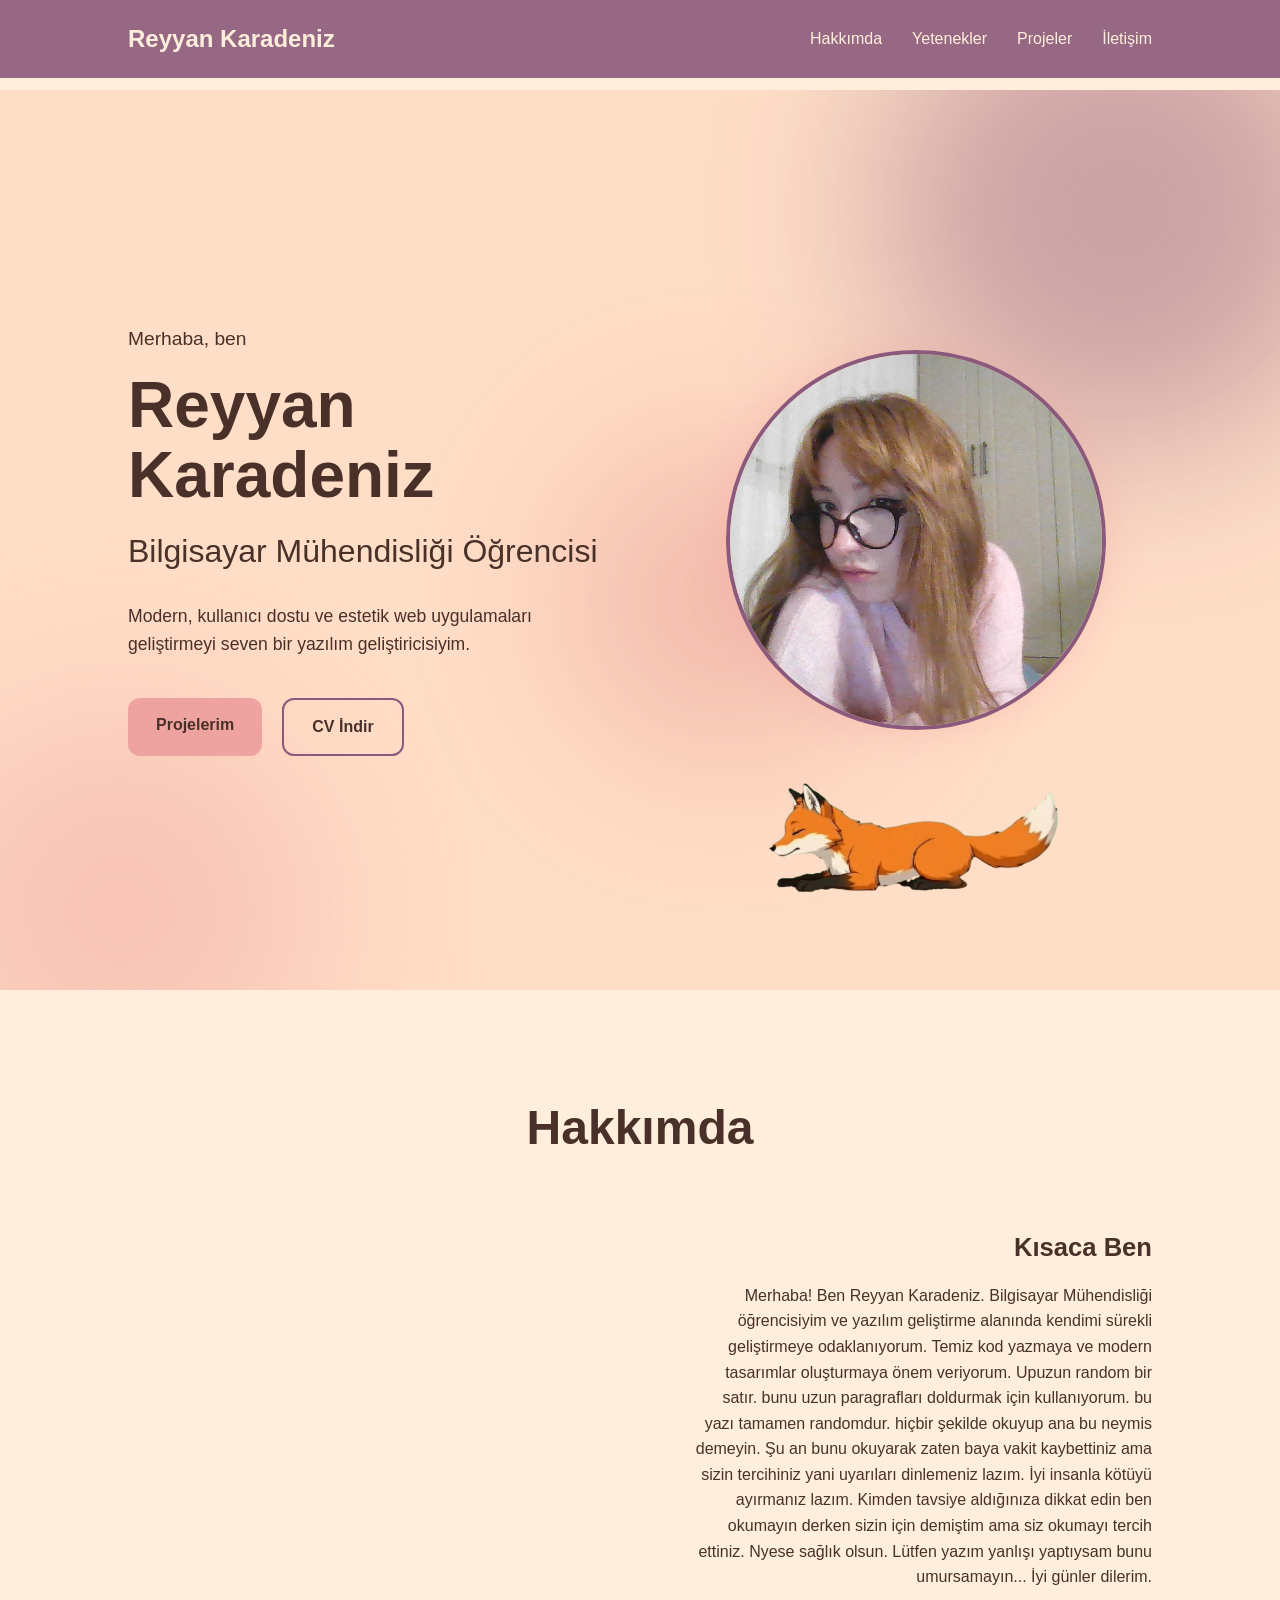
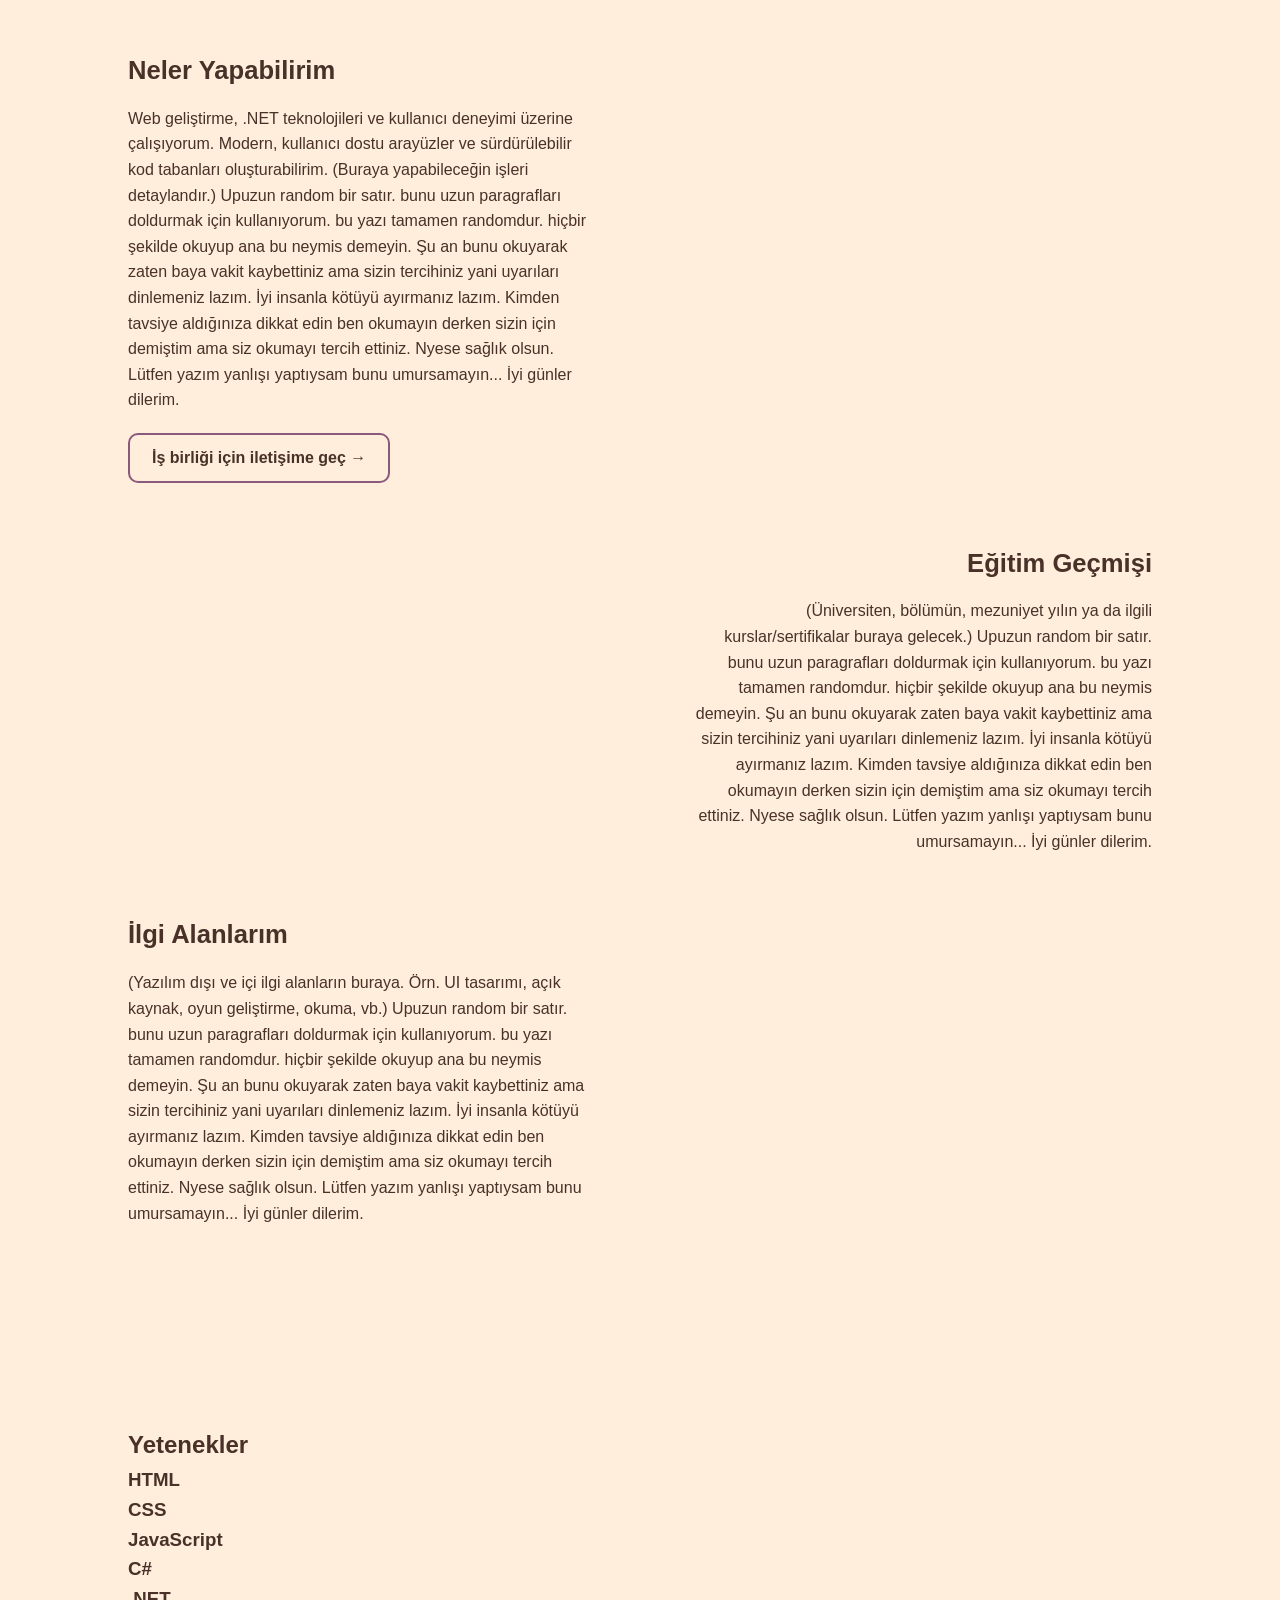
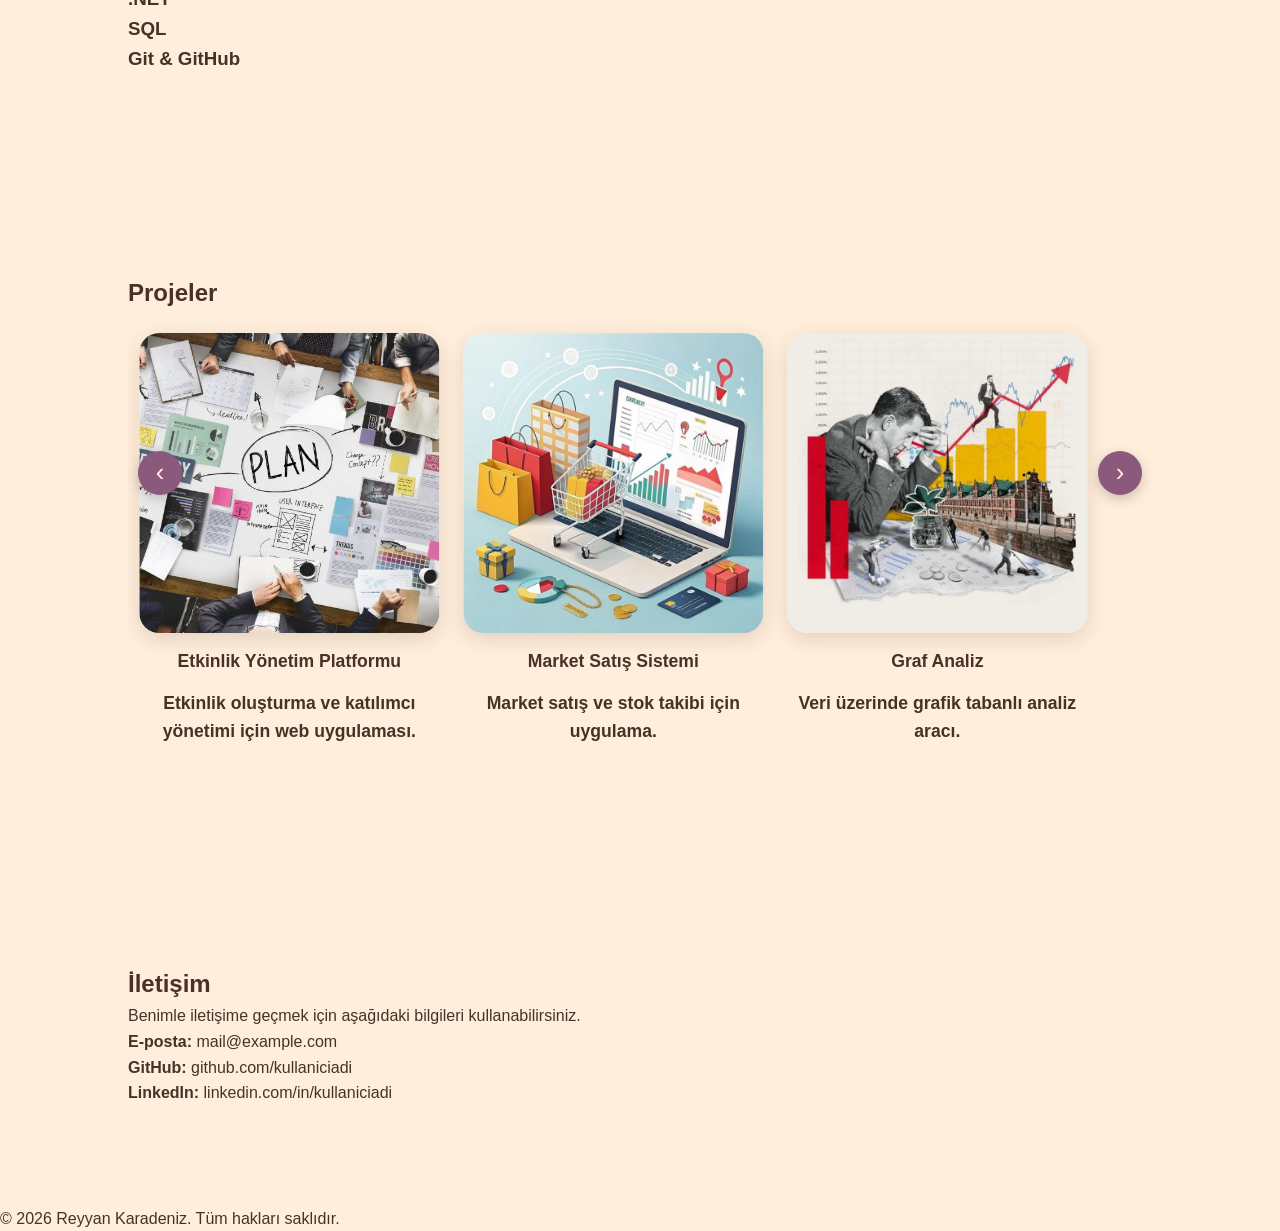
==== commit 215f4edd: "Proje açıklamaları eklendi" ====
--- a/src/index.html
+++ b/src/index.html
@@ -121,74 +121,6 @@
                     Şu an bunu okuyarak zaten baya vakit kaybettiniz ama sizin tercihiniz yani uyarıları dinlemeniz lazım. İyi insanla kötüyü ayırmanız lazım. Kimden tavsiye aldığınıza dikkat edin ben okumayın derken sizin için demiştim ama siz okumayı tercih ettiniz. Nyese sağlık olsun.
                     Lütfen yazım yanlışı yaptıysam bunu umursamayın... İyi günler dilerim.
                 </p>
-            </div>
-
-        </section>
-
-        <section id="projects">
-
-            <h2>Projeler</h2>
-
-            <div class="projects-carousel">
-
-                <button class="carousel-btn prev" aria-label="Önceki">‹</button>
-
-                <div class="carousel-viewport">
-                    <div class="carousel-track">
-                        <a href="https://github.com/reykar0715/Event-Management-Platform" target="_blank" class="project-card">
-                            <img src="images\projects\eventmanagementfoto.jpe" alt="Proje 1">
-                            <span>Proje 1</span>
-                        </a>
-
-                        <a href="https://github.com/reykar0715/Market-Sales" target="_blank" class="project-card">
-                            <img src="images\projects\marketsalesfoto.jpe" alt="Proje 2">
-                            <span>Proje 2</span>
-                        </a>
-
-                        <a href="https://github.com/reykar0715/Graf-Analiz" target="_blank" class="project-card">
-                            <img src="images\projects\grafanalizfoto.jpe" alt="Proje 3">
-                            <span>Proje 3</span>
-                        </a>
-
-                        <a href="https://github.com/reykar0715/no-sql-To-sql" target="_blank" class="project-card">
-                            <img src="images\projects\nosqlTOsqlfotto.jpe" alt="Proje 4">
-                            <span>Proje 4</span>
-                        </a>
-
-                        <a href="https://github.com/reykar0715/Oral-Health-Tracker" target="_blank" class="project-card">
-                            <img src="images\projects\oralhealthtracker.jpe" alt="Proje 5">
-                            <span>Proje 5</span>
-                        </a>
-
-                        <a href="https://github.com/reykar0715/StoryTeller" target="_blank" class="project-card">
-                            <img src="images\projects\storytellerfoto.jpe" alt="Proje 6">
-                            <span>Proje 6</span>
-                        </a>
-
-                        <a href="https://github.com/reykar0715/Email-Marketting-Application" target="_blank" class="project-card">
-                            <img src="images\projects\emailmarkettingapplicationfoto.jpe" alt="Proje 7">
-                            <span>Proje 7</span>
-                        </a>
-
-                        <a href="https://github.com/reykar0715/WordToPdf" target="_blank" class="project-card">
-                            <img src="images\projects\wordtopdffotto.jpe" alt="Proje 8">
-                            <span>Proje 8</span>
-                        </a>
-
-                        <a href="https://github.com/reykar0715/Console-Notepad" target="_blank" class="project-card">
-                            <img src="images\projects\consolenotepadfoto.jpe" alt="Proje 9">
-                            <span>Proje 9</span>
-                        </a>
-
-                        <a href="https://github.com/reykar0715/Lidar-Sensor-Graph-Analysis" target="_blank" class="project-card">
-                            <img src="images\projects\lidarsensorgraphanaliz.jpe" alt="Proje 10">
-                            <span>Proje 10</span>
-                        </a>
-                    </div>
-                </div>
-
-                <button class="carousel-btn next" aria-label="Sonraki">›</button>
-
             </div>
 
         </section>
@@ -206,6 +138,124 @@
             </div>
         </section>
 
+        <section id="projects">
+
+            <h2>Projeler</h2>
+
+            <div class="projects-carousel">
+
+                <button class="carousel-btn prev" aria-label="Önceki">‹</button>
+
+                <div class="carousel-viewport">
+                    <div class="carousel-track">
+                        <a href="https://github.com/reykar0715/Event-Management-Platform" target="_blank" rel="noopener" class="project-card">
+                            <div class="project-card-media">
+                                <img src="images/projects/eventmanagementfoto.jpe" alt="Event Management Platform proje ekran görüntüsü" loading="lazy">
+                            </div>
+                            <div class="project-card-body">
+                                <span class="project-title">Etkinlik Yönetim Platformu</span>
+                                <span class="project-desc">Etkinlik oluşturma ve katılımcı yönetimi için web uygulaması.</span>
+                            </div>
+                        </a>
+
+                        <a href="https://github.com/reykar0715/Market-Sales" target="_blank" rel="noopener" class="project-card">
+                            <div class="project-card-media">
+                                <img src="images/projects/marketsalesfoto.jpe" alt="Market Sales proje ekran görüntüsü" loading="lazy">
+                            </div>
+                            <div class="project-card-body">
+                                <span class="project-title">Market Satış Sistemi</span>
+                                <span class="project-desc">Market satış ve stok takibi için uygulama.</span>
+                            </div>
+                        </a>
+
+                        <a href="https://github.com/reykar0715/Graf-Analiz" target="_blank" rel="noopener" class="project-card">
+                            <div class="project-card-media">
+                                <img src="images/projects/grafanalizfoto.jpe" alt="Graf Analiz proje ekran görüntüsü" loading="lazy">
+                            </div>
+                            <div class="project-card-body">
+                                <span class="project-title">Graf Analiz</span>
+                                <span class="project-desc">Veri üzerinde grafik tabanlı analiz aracı.</span>
+                            </div>
+                        </a>
+
+                        <a href="https://github.com/reykar0715/no-sql-To-sql" target="_blank" rel="noopener" class="project-card">
+                            <div class="project-card-media">
+                                <img src="images/projects/nosqlTOsqlfotto.jpe" alt="NoSQL to SQL proje ekran görüntüsü" loading="lazy">
+                            </div>
+                            <div class="project-card-body">
+                                <span class="project-title">NoSQL → SQL Dönüştürücü</span>
+                                <span class="project-desc">NoSQL verisini ilişkisel veritabanına aktaran araç.</span>
+                            </div>
+                        </a>
+
+                        <a href="https://github.com/reykar0715/Oral-Health-Tracker" target="_blank" rel="noopener" class="project-card">
+                            <div class="project-card-media">
+                                <img src="images/projects/oralhealthtracker.jpe" alt="Oral Health Tracker proje ekran görüntüsü" loading="lazy">
+                            </div>
+                            <div class="project-card-body">
+                                <span class="project-title">Oral Health Tracker</span>
+                                <span class="project-desc">Ağız ve diş sağlığı alışkanlıklarını takip uygulaması.</span>
+                            </div>
+                        </a>
+
+                        <a href="https://github.com/reykar0715/StoryTeller" target="_blank" rel="noopener" class="project-card">
+                            <div class="project-card-media">
+                                <img src="images/projects/storytellerfoto.jpe" alt="StoryTeller proje ekran görüntüsü" loading="lazy">
+                            </div>
+                            <div class="project-card-body">
+                                <span class="project-title">StoryTeller</span>
+                                <span class="project-desc">Hikaye oluşturma ve anlatma uygulaması.</span>
+                            </div>
+                        </a>
+
+                        <a href="https://github.com/reykar0715/Email-Marketting-Application" target="_blank" rel="noopener" class="project-card">
+                            <div class="project-card-media">
+                                <img src="images/projects/emailmarkettingapplicationfoto.jpe" alt="Email Marketing Application proje ekran görüntüsü" loading="lazy">
+                            </div>
+                            <div class="project-card-body">
+                                <span class="project-title">E-posta Pazarlama Uygulaması</span>
+                                <span class="project-desc">Toplu e-posta kampanyası oluşturma ve gönderme aracı.</span>
+                            </div>
+                        </a>
+
+                        <a href="https://github.com/reykar0715/WordToPdf" target="_blank" rel="noopener" class="project-card">
+                            <div class="project-card-media">
+                                <img src="images/projects/wordtopdffotto.jpe" alt="WordToPdf proje ekran görüntüsü" loading="lazy">
+                            </div>
+                            <div class="project-card-body">
+                                <span class="project-title">Word → PDF Dönüştürücü</span>
+                                <span class="project-desc">Word belgelerini PDF formatına dönüştüren araç.</span>
+                            </div>
+                        </a>
+
+                        <a href="https://github.com/reykar0715/Console-Notepad" target="_blank" rel="noopener" class="project-card">
+                            <div class="project-card-media">
+                                <img src="images/projects/consolenotepadfoto.jpe" alt="Console Notepad proje ekran görüntüsü" loading="lazy">
+                            </div>
+                            <div class="project-card-body">
+                                <span class="project-title">Console Notepad</span>
+                                <span class="project-desc">Konsol tabanlı basit not defteri uygulaması.</span>
+                            </div>
+                        </a>
+
+                        <a href="https://github.com/reykar0715/Lidar-Sensor-Graph-Analysis" target="_blank" rel="noopener" class="project-card">
+                            <div class="project-card-media">
+                                <img src="images/projects/lidarsensorgraphanaliz.jpe" alt="Lidar Sensor Graph Analysis proje ekran görüntüsü" loading="lazy">
+                            </div>
+                            <div class="project-card-body">
+                                <span class="project-title">Lidar Sensör Analizi</span>
+                                <span class="project-desc">Lidar sensör verilerinin grafiksel analizi.</span>
+                            </div>
+                        </a>
+                    </div>
+                </div>
+
+                <button class="carousel-btn next" aria-label="Sonraki">›</button>
+
+            </div>
+
+        </section>
+
         <section id="contact">
             <h2>İletişim</h2>
             <p>Benimle iletişime geçmek için aşağıdaki bilgileri kullanabilirsiniz.</p>
--- a/src/css/style.css
+++ b/src/css/style.css
@@ -247,6 +247,12 @@
         background-color: #8B597B;
         color: #FFEEDB;
     }
+
+#about > h2 {
+    text-align: center;
+    font-size: 3rem;
+    margin-bottom: 60px;
+}
 
 /* ===========================
    TİLKİ ANİMASYONU
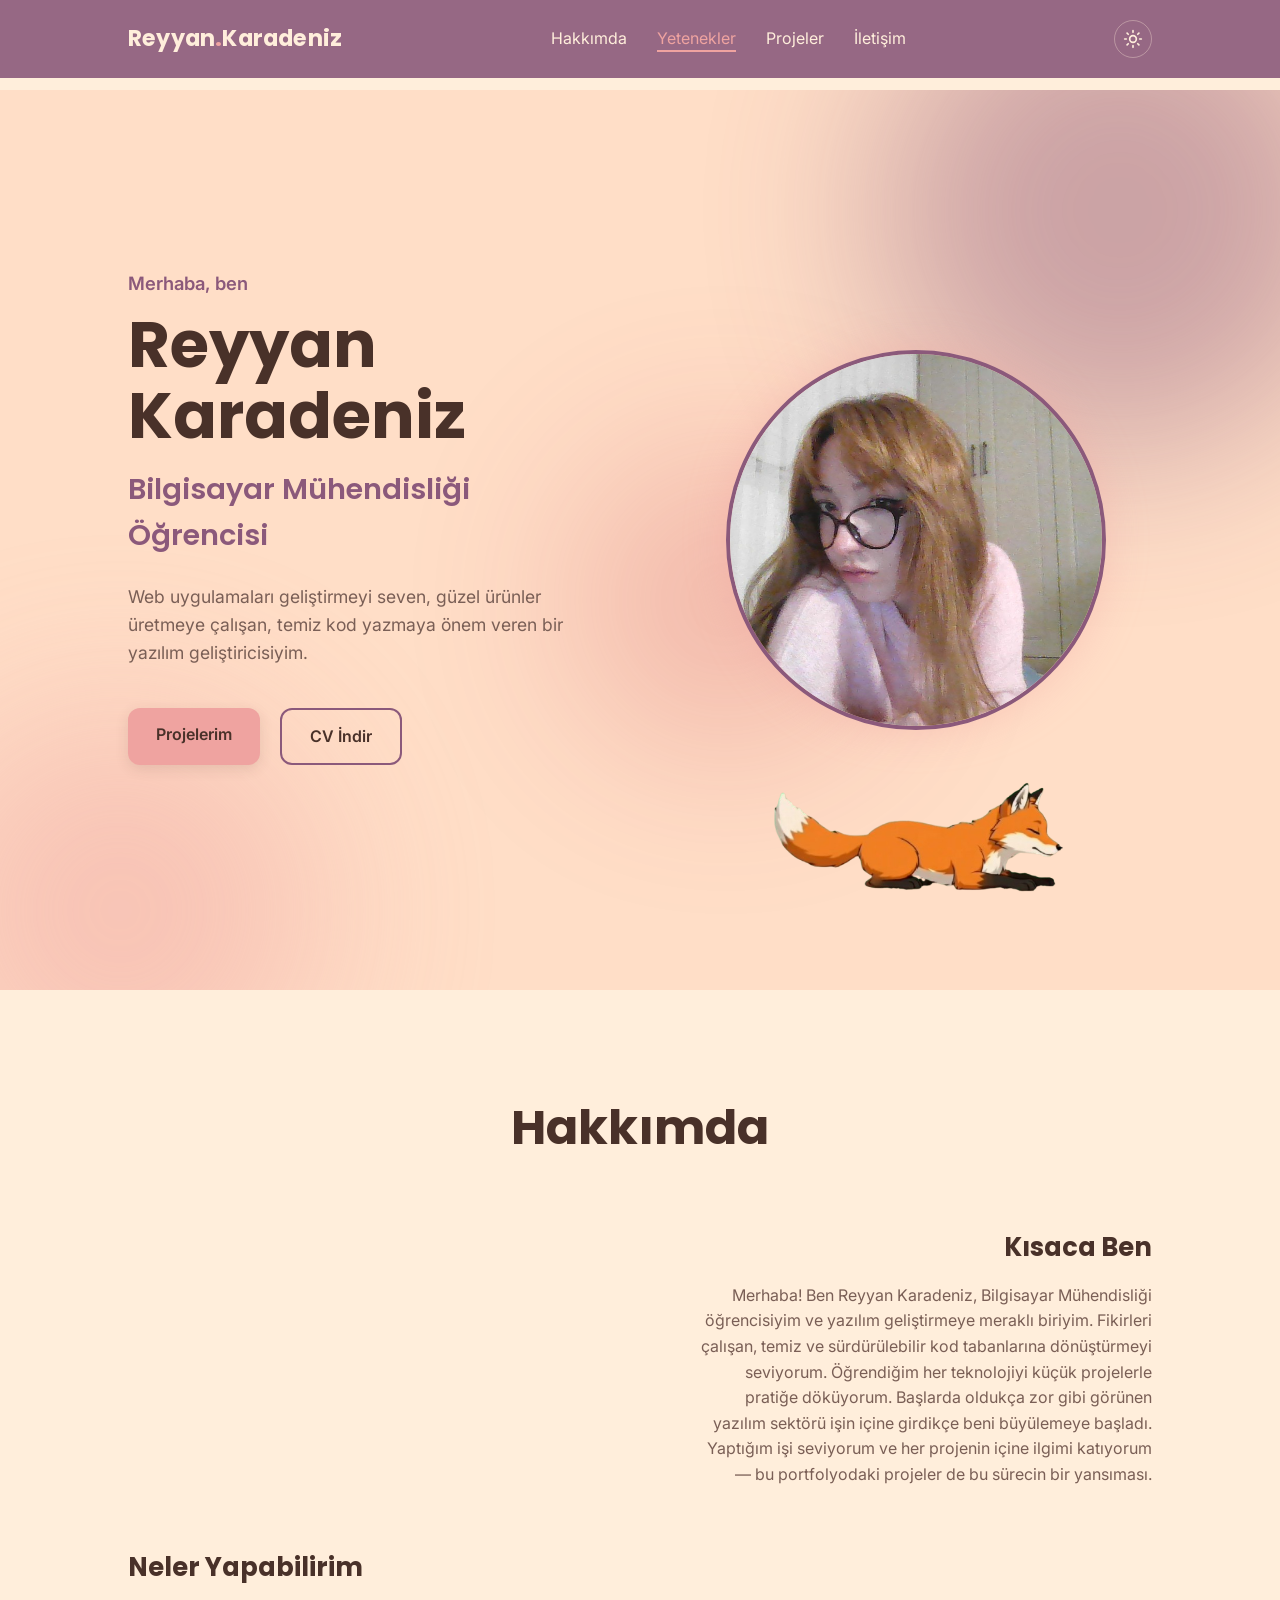
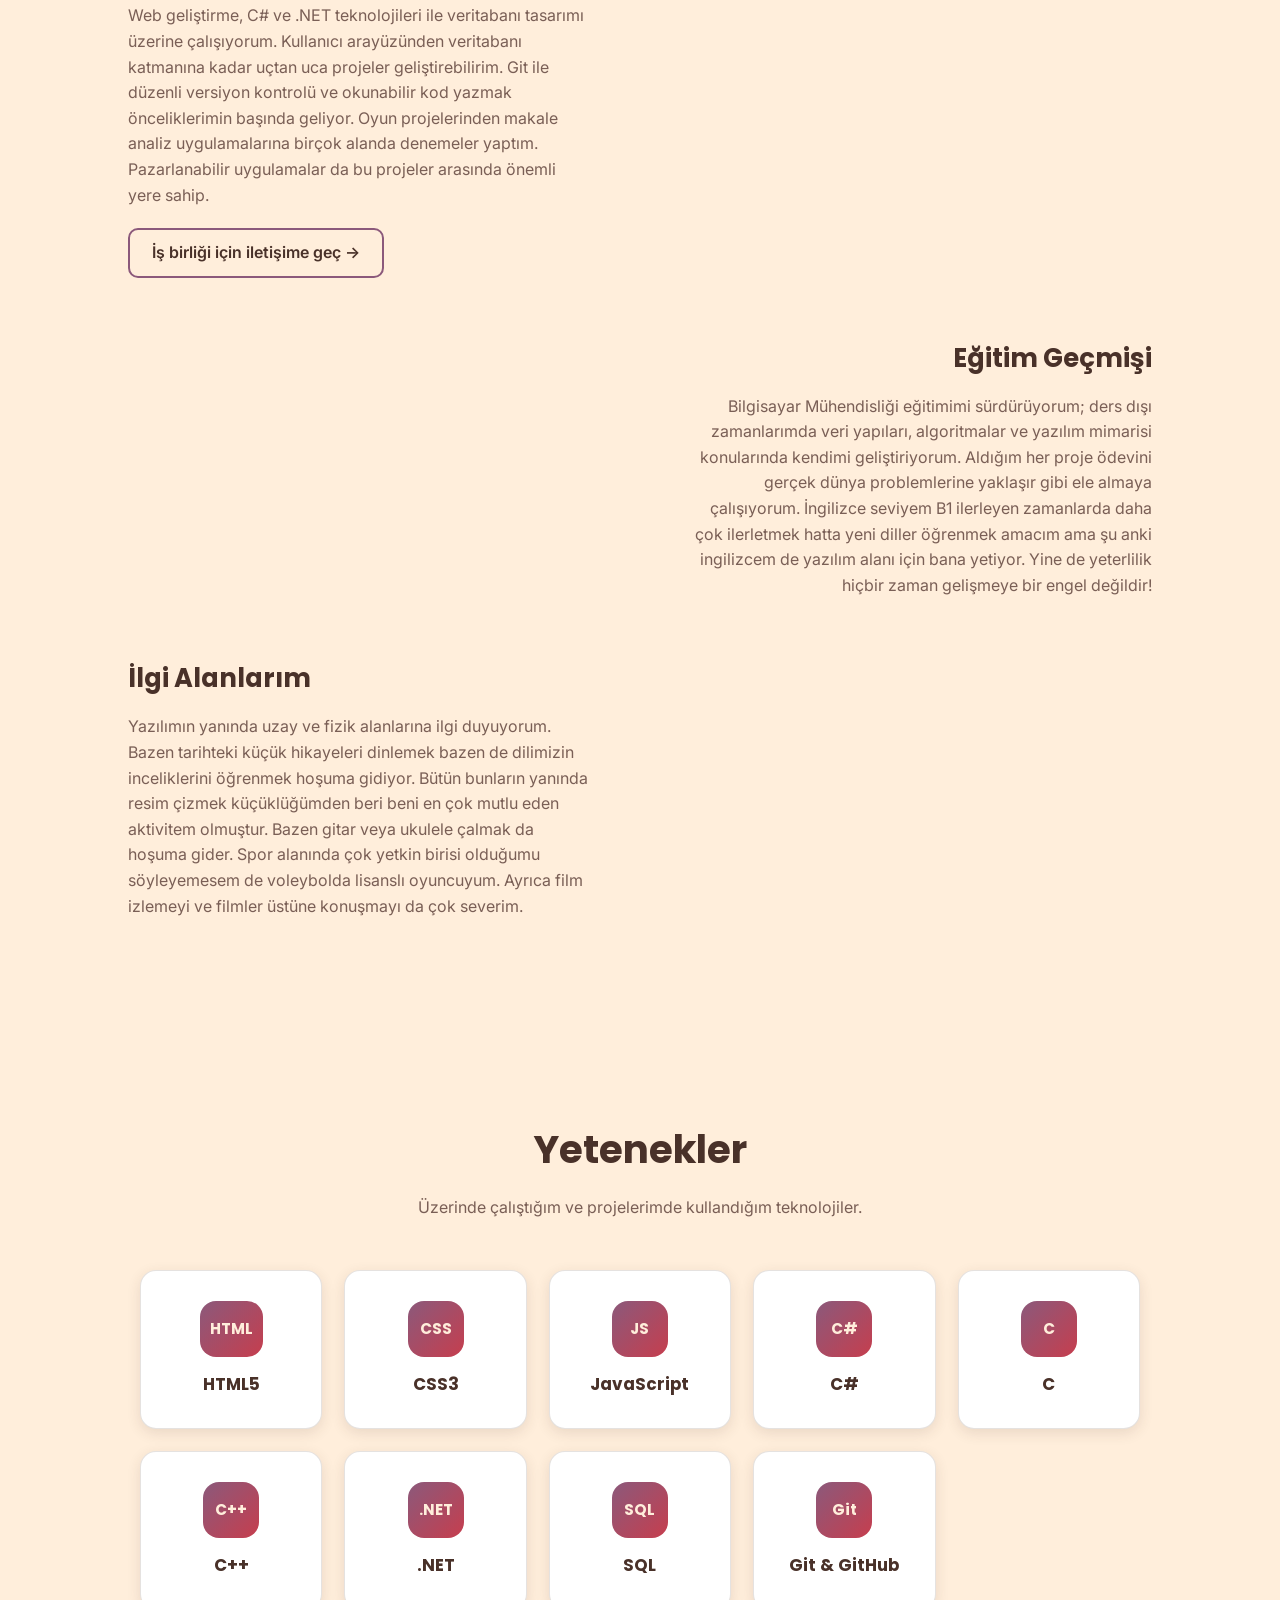
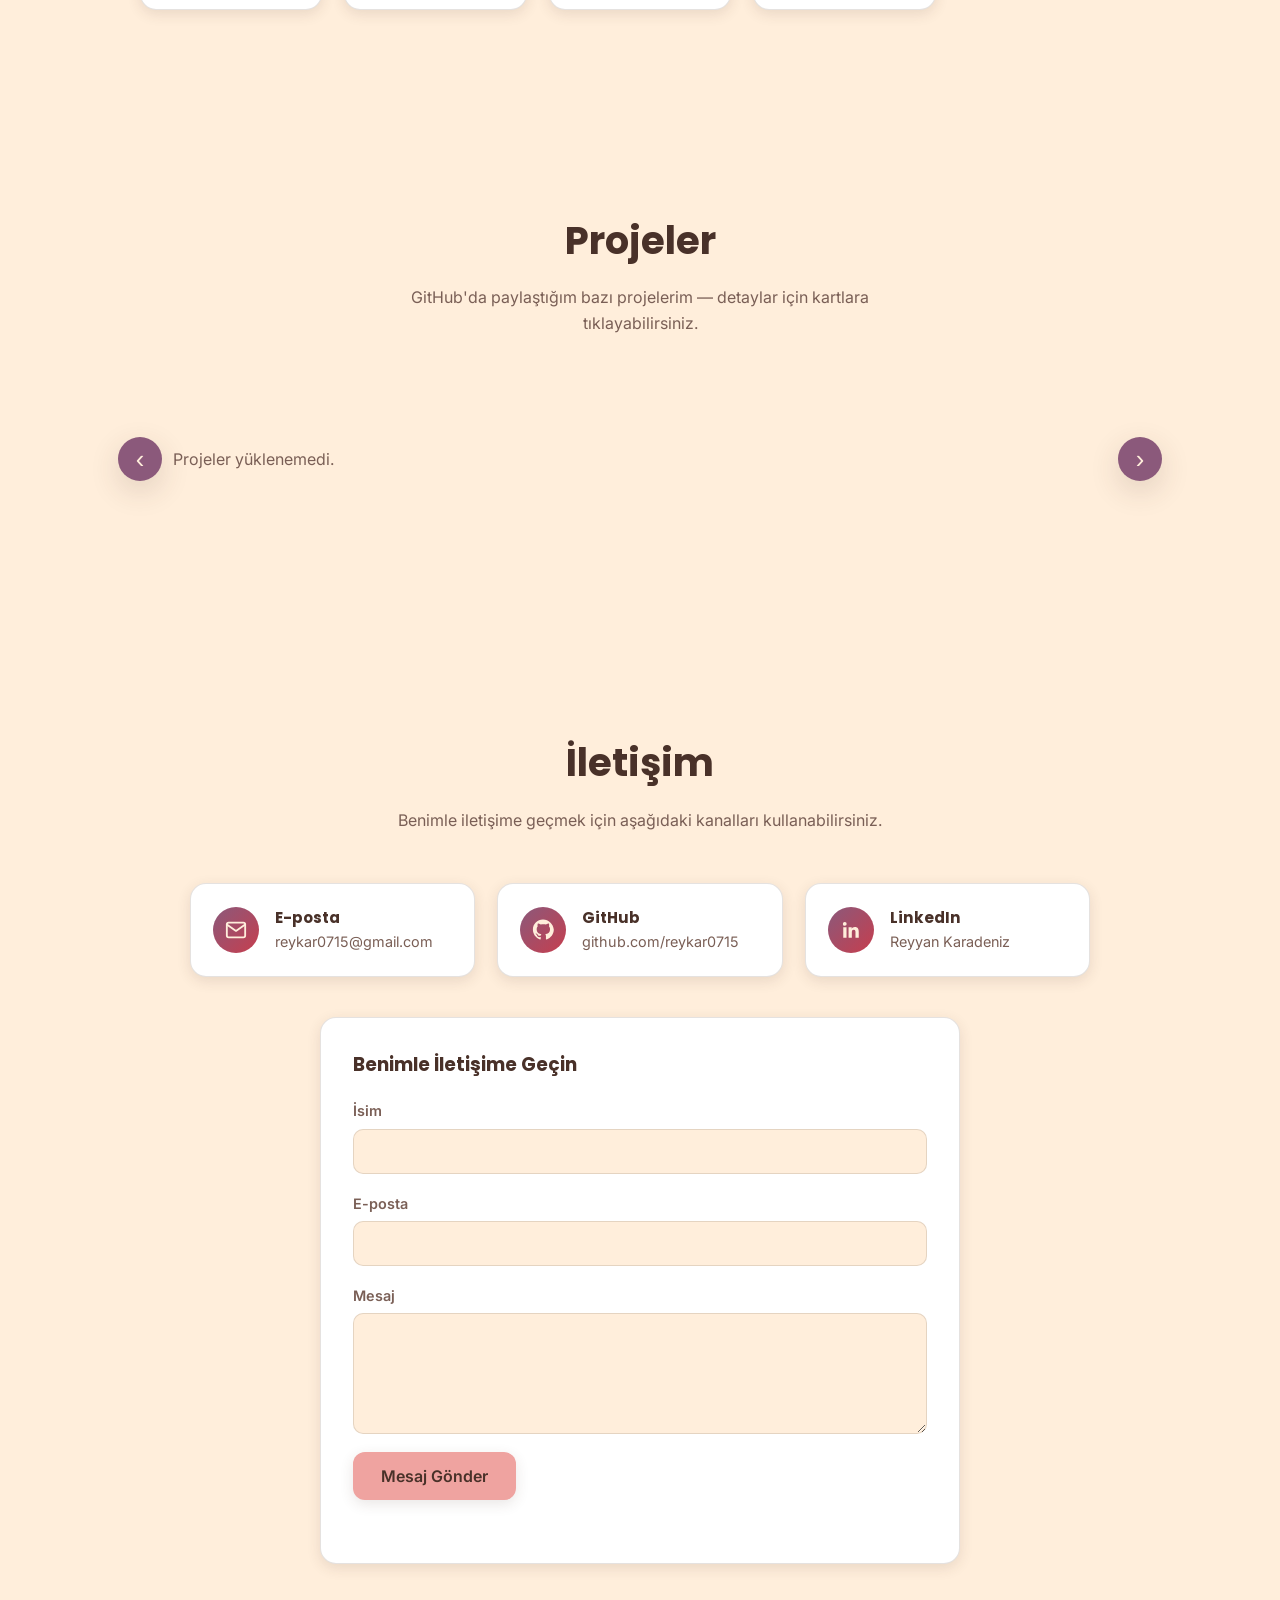
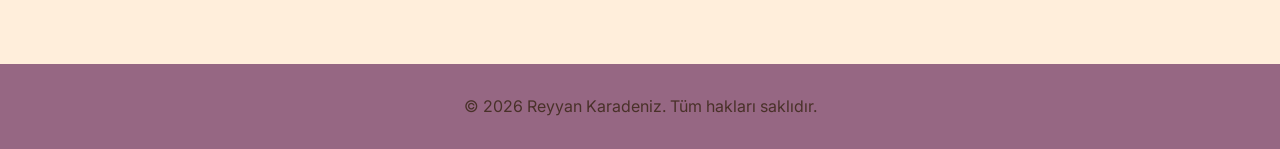
==== commit 7507137d: "Backend Paneli eklendi ve Site özgünleştirildi" ====
--- a/src/index.html
+++ b/src/index.html
@@ -4,29 +4,60 @@
 <head>
     <meta charset="UTF-8">
     <meta name="viewport" content="width=device-width, initial-scale=1.0">
+    <meta name="description" content="Reyyan Karadeniz — Bilgisayar Mühendisliği öğrencisi, web geliştirici. Projeler, yetenekler ve iletişim bilgileri.">
+    <meta name="theme-color" content="#8B597B">
+
     <title>Reyyan Karadeniz | Portfolio</title>
+
+    <link rel="icon" href="data:image/svg+xml,%3Csvg xmlns='http://www.w3.org/2000/svg' viewBox='0 0 100 100'%3E%3Crect width='100' height='100' rx='22' fill='%238B597B'/%3E%3Ctext x='50' y='67' font-size='50' font-family='Segoe UI, sans-serif' font-weight='700' fill='%23FFEEDB' text-anchor='middle'%3ERK%3C/text%3E%3C/svg%3E">
+
+    <link rel="preconnect" href="https://fonts.googleapis.com">
+    <link rel="preconnect" href="https://fonts.gstatic.com" crossorigin="anonymous">
+    <link href="https://fonts.googleapis.com/css2?family=Poppins:wght@500;600;700;800&family=Inter:wght@400;500;600&display=swap" rel="stylesheet">
 
     <link rel="stylesheet" href="css/style.css">
 </head>
 
 <body>
 
+    <a class="skip-link" href="#main">İçeriğe geç</a>
+
     <header>
+        <div class="scroll-progress" id="scrollProgress" aria-hidden="true"></div>
+
         <nav>
             <div class="logo">
-                <a href="#hero">Reyyan Karadeniz</a>
-            </div>
-
-            <ul class="nav-links">
-                <li><a href="#about">Hakkımda</a></li>
-                <li><a href="#skills">Yetenekler</a></li>
-                <li><a href="#projects">Projeler</a></li>
-                <li><a href="#contact">İletişim</a></li>
+                <a href="#hero">Reyyan<span>.</span>Karadeniz</a>
+            </div>
+
+            <ul class="nav-links" id="navLinks">
+                <li><a href="#about" class="nav-link">Hakkımda</a></li>
+                <li><a href="#skills" class="nav-link">Yetenekler</a></li>
+                <li><a href="#projects" class="nav-link">Projeler</a></li>
+                <li><a href="#contact" class="nav-link">İletişim</a></li>
             </ul>
+
+            <div class="nav-actions">
+                <button type="button" class="theme-toggle" id="themeToggle" aria-label="Karanlık / aydınlık temayı değiştir" aria-pressed="false">
+                    <svg class="icon icon-sun" width="20" height="20" viewBox="0 0 24 24" fill="none" stroke="currentColor" stroke-width="2" stroke-linecap="round">
+                        <circle cx="12" cy="12" r="4"></circle>
+                        <path d="M12 2v2M12 20v2M4.9 4.9l1.4 1.4M17.7 17.7l1.4 1.4M2 12h2M20 12h2M4.9 19.1l1.4-1.4M17.7 6.3l1.4-1.4"></path>
+                    </svg>
+                    <svg class="icon icon-moon" width="20" height="20" viewBox="0 0 24 24" fill="none" stroke="currentColor" stroke-width="2" stroke-linecap="round" stroke-linejoin="round">
+                        <path d="M21 12.8A9 9 0 1 1 11.2 3 7 7 0 0 0 21 12.8Z"></path>
+                    </svg>
+                </button>
+
+                <button type="button" class="nav-toggle" id="navToggle" aria-label="Menüyü aç/kapat" aria-expanded="false" aria-controls="navLinks">
+                    <span></span>
+                    <span></span>
+                    <span></span>
+                </button>
+            </div>
         </nav>
     </header>
 
-    <main>
+    <main id="main">
         <section id="hero">
 
             <div class="hero-bg" aria-hidden="true">
@@ -39,27 +70,28 @@
 
                 <div class="hero-text">
 
-                    <p class="greeting">Merhaba, ben</p>
-
-                    <h1>Reyyan Karadeniz</h1>
-
-                    <h2>Bilgisayar Mühendisliği Öğrencisi</h2>
-
-                    <p class="description">
-                        Modern, kullanıcı dostu ve estetik web uygulamaları geliştirmeyi seven bir yazılım geliştiricisiyim.
+                    <p class="greeting fade-up" style="--d:0s">Merhaba, ben</p>
+
+                    <h1 class="fade-up" style="--d:.1s">Reyyan Karadeniz</h1>
+
+                    <h2 class="fade-up" style="--d:.2s">Bilgisayar Mühendisliği Öğrencisi</h2>
+
+                    <p class="description fade-up" style="--d:.3s">
+                        Web uygulamaları geliştirmeyi seven, güzel ürünler üretmeye çalışan,
+                        temiz kod yazmaya önem veren bir yazılım geliştiricisiyim. 
                     </p>
 
-                    <div class="hero-buttons">
-                        <a href="#projects">Projelerim</a>
-                        <a href="assets/CV.pdf" target="_blank">CV İndir</a>
+                    <div class="hero-buttons fade-up" style="--d:.4s">
+                        <a href="#projects" class="btn btn-primary magnetic">Projelerim</a>
+                        <a href="assets/CV.pdf" target="_blank" rel="noopener" class="btn btn-outline magnetic">CV İndir</a>
                     </div>
 
                 </div>
 
-                <div class="hero-image">
+                <div class="hero-image fade-up" style="--d:.25s">
 
                     <div class="profile-frame">
-                        <img src="images/profile.jpg" alt="Reyyan Karadeniz">
+                        <img src="images/profile.jpg" alt="Reyyan Karadeniz'in profil fotoğrafı">
                     </div>
 
                 </div>
@@ -70,7 +102,7 @@
 
         <section id="about">
 
-            <div id="fox">
+            <div id="fox" aria-hidden="true">
                 <img id="fox-img" src="images/fox/fox-06-otur-sol.png" alt="">
             </div>
 
@@ -79,24 +111,24 @@
             <div class="about-block right">
                 <h3>Kısaca Ben</h3>
                 <p>
-                    Merhaba! Ben Reyyan Karadeniz. Bilgisayar Mühendisliği öğrencisiyim ve
-                    yazılım geliştirme alanında kendimi sürekli geliştirmeye odaklanıyorum.
-                    Temiz kod yazmaya ve modern tasarımlar oluşturmaya önem veriyorum.
-                    Upuzun random bir satır. bunu uzun paragrafları doldurmak için kullanıyorum. bu yazı tamamen randomdur. hiçbir şekilde okuyup ana bu neymis demeyin.
-                    Şu an bunu okuyarak zaten baya vakit kaybettiniz ama sizin tercihiniz yani uyarıları dinlemeniz lazım. İyi insanla kötüyü ayırmanız lazım. Kimden tavsiye aldığınıza dikkat edin ben okumayın derken sizin için demiştim ama siz okumayı tercih ettiniz. Nyese sağlık olsun.
-                    Lütfen yazım yanlışı yaptıysam bunu umursamayın... İyi günler dilerim.
+                    Merhaba! Ben Reyyan Karadeniz, Bilgisayar Mühendisliği öğrencisiyim ve yazılım
+                    geliştirmeye meraklı biriyim. Fikirleri çalışan, temiz ve sürdürülebilir kod
+                    tabanlarına dönüştürmeyi seviyorum. Öğrendiğim her teknolojiyi küçük projelerle
+                    pratiğe döküyorum. Başlarda oldukça zor gibi görünen yazılım sektörü işin içine
+                    girdikçe beni büyülemeye başladı. Yaptığım işi seviyorum ve her projenin içine
+                    ilgimi katıyorum — bu portfolyodaki projeler de bu sürecin bir yansıması.
                 </p>
             </div>
 
             <div class="about-block left">
                 <h3>Neler Yapabilirim</h3>
                 <p>
-                    Web geliştirme, .NET teknolojileri ve kullanıcı deneyimi üzerine
-                    çalışıyorum. Modern, kullanıcı dostu arayüzler ve sürdürülebilir kod
-                    tabanları oluşturabilirim. (Buraya yapabileceğin işleri detaylandır.)
-                    Upuzun random bir satır. bunu uzun paragrafları doldurmak için kullanıyorum. bu yazı tamamen randomdur. hiçbir şekilde okuyup ana bu neymis demeyin.
-                    Şu an bunu okuyarak zaten baya vakit kaybettiniz ama sizin tercihiniz yani uyarıları dinlemeniz lazım. İyi insanla kötüyü ayırmanız lazım. Kimden tavsiye aldığınıza dikkat edin ben okumayın derken sizin için demiştim ama siz okumayı tercih ettiniz. Nyese sağlık olsun.
-                    Lütfen yazım yanlışı yaptıysam bunu umursamayın... İyi günler dilerim.
+                    Web geliştirme, C# ve .NET teknolojileri ile veritabanı tasarımı üzerine
+                    çalışıyorum. Kullanıcı arayüzünden veritabanı katmanına kadar uçtan uca projeler
+                    geliştirebilirim. Git ile düzenli versiyon kontrolü ve okunabilir kod yazmak
+                    önceliklerimin başında geliyor. Oyun projelerinden makale analiz uygulamalarına
+                    birçok alanda denemeler yaptım. Pazarlanabilir uygulamalar da bu projeler 
+                    arasında önemli yere sahip.
                 </p>
                 <a href="#contact" class="about-link">İş birliği için iletişime geç →</a>
             </div>
@@ -104,22 +136,24 @@
             <div class="about-block right">
                 <h3>Eğitim Geçmişi</h3>
                 <p>
-                    (Üniversiten, bölümün, mezuniyet yılın ya da ilgili kurslar/sertifikalar
-                    buraya gelecek.)
-                    Upuzun random bir satır. bunu uzun paragrafları doldurmak için kullanıyorum. bu yazı tamamen randomdur. hiçbir şekilde okuyup ana bu neymis demeyin.
-                    Şu an bunu okuyarak zaten baya vakit kaybettiniz ama sizin tercihiniz yani uyarıları dinlemeniz lazım. İyi insanla kötüyü ayırmanız lazım. Kimden tavsiye aldığınıza dikkat edin ben okumayın derken sizin için demiştim ama siz okumayı tercih ettiniz. Nyese sağlık olsun.
-                    Lütfen yazım yanlışı yaptıysam bunu umursamayın... İyi günler dilerim.
+                    Bilgisayar Mühendisliği eğitimimi sürdürüyorum; ders dışı zamanlarımda veri
+                    yapıları, algoritmalar ve yazılım mimarisi konularında kendimi geliştiriyorum.
+                    Aldığım her proje ödevini gerçek dünya problemlerine yaklaşır gibi ele almaya
+                    çalışıyorum. İngilizce seviyem B1 ilerleyen zamanlarda daha çok ilerletmek hatta
+                    yeni diller öğrenmek amacım ama şu anki ingilizcem de yazılım alanı için bana
+                    yetiyor. Yine de yeterlilik hiçbir zaman gelişmeye bir engel değildir!
                 </p>
             </div>
 
             <div class="about-block left">
                 <h3>İlgi Alanlarım</h3>
                 <p>
-                    (Yazılım dışı ve içi ilgi alanların buraya. Örn. UI tasarımı, açık kaynak,
-                    oyun geliştirme, okuma, vb.)
-                    Upuzun random bir satır. bunu uzun paragrafları doldurmak için kullanıyorum. bu yazı tamamen randomdur. hiçbir şekilde okuyup ana bu neymis demeyin.
-                    Şu an bunu okuyarak zaten baya vakit kaybettiniz ama sizin tercihiniz yani uyarıları dinlemeniz lazım. İyi insanla kötüyü ayırmanız lazım. Kimden tavsiye aldığınıza dikkat edin ben okumayın derken sizin için demiştim ama siz okumayı tercih ettiniz. Nyese sağlık olsun.
-                    Lütfen yazım yanlışı yaptıysam bunu umursamayın... İyi günler dilerim.
+                    Yazılımın yanında uzay ve fizik alanlarına ilgi duyuyorum. Bazen tarihteki
+                    küçük hikayeleri dinlemek bazen de dilimizin inceliklerini öğrenmek hoşuma
+                    gidiyor. Bütün bunların yanında resim çizmek küçüklüğümden beri beni en çok mutlu 
+                    eden aktivitem olmuştur. Bazen gitar veya ukulele çalmak da hoşuma gider. Spor
+                    alanında çok yetkin birisi olduğumu söyleyemesem de voleybolda lisanslı oyuncuyum.
+                    Ayrıca film izlemeyi ve filmler üstüne konuşmayı da çok severim.
                 </p>
             </div>
 
@@ -127,130 +161,37 @@
 
         <section id="skills">
             <h2>Yetenekler</h2>
+            <p class="section-subtitle">Üzerinde çalıştığım ve projelerimde kullandığım teknolojiler.</p>
+
             <div class="skills-container">
-                <div class="skill-card"><h3>HTML</h3></div>
-                <div class="skill-card"><h3>CSS</h3></div>
-                <div class="skill-card"><h3>JavaScript</h3></div>
-                <div class="skill-card"><h3>C#</h3></div>
-                <div class="skill-card"><h3>.NET</h3></div>
-                <div class="skill-card"><h3>SQL</h3></div>
-                <div class="skill-card"><h3>Git & GitHub</h3></div>
+                <div class="skill-card"><span class="skill-badge">HTML</span><h3>HTML5</h3></div>
+                <div class="skill-card"><span class="skill-badge">CSS</span><h3>CSS3</h3></div>
+                <div class="skill-card"><span class="skill-badge">JS</span><h3>JavaScript</h3></div>
+                <div class="skill-card"><span class="skill-badge">C#</span><h3>C#</h3></div>
+                <div class="skill-card"><span class="skill-badge">C</span><h3>C</h3></div>
+                <div class="skill-card"><span class="skill-badge">C++</span><h3>C++</h3></div>
+                <div class="skill-card"><span class="skill-badge">.NET</span><h3>.NET</h3></div>
+                <div class="skill-card"><span class="skill-badge">SQL</span><h3>SQL</h3></div>
+                <div class="skill-card"><span class="skill-badge">Git</span><h3>Git &amp; GitHub</h3></div>
             </div>
         </section>
 
         <section id="projects">
 
             <h2>Projeler</h2>
+            <p class="section-subtitle">GitHub'da paylaştığım bazı projelerim — detaylar için kartlara tıklayabilirsiniz.</p>
 
             <div class="projects-carousel">
 
-                <button class="carousel-btn prev" aria-label="Önceki">‹</button>
+                <button class="carousel-btn prev" aria-label="Önceki proje">‹</button>
 
                 <div class="carousel-viewport">
                     <div class="carousel-track">
-                        <a href="https://github.com/reykar0715/Event-Management-Platform" target="_blank" rel="noopener" class="project-card">
-                            <div class="project-card-media">
-                                <img src="images/projects/eventmanagementfoto.jpe" alt="Event Management Platform proje ekran görüntüsü" loading="lazy">
-                            </div>
-                            <div class="project-card-body">
-                                <span class="project-title">Etkinlik Yönetim Platformu</span>
-                                <span class="project-desc">Etkinlik oluşturma ve katılımcı yönetimi için web uygulaması.</span>
-                            </div>
-                        </a>
-
-                        <a href="https://github.com/reykar0715/Market-Sales" target="_blank" rel="noopener" class="project-card">
-                            <div class="project-card-media">
-                                <img src="images/projects/marketsalesfoto.jpe" alt="Market Sales proje ekran görüntüsü" loading="lazy">
-                            </div>
-                            <div class="project-card-body">
-                                <span class="project-title">Market Satış Sistemi</span>
-                                <span class="project-desc">Market satış ve stok takibi için uygulama.</span>
-                            </div>
-                        </a>
-
-                        <a href="https://github.com/reykar0715/Graf-Analiz" target="_blank" rel="noopener" class="project-card">
-                            <div class="project-card-media">
-                                <img src="images/projects/grafanalizfoto.jpe" alt="Graf Analiz proje ekran görüntüsü" loading="lazy">
-                            </div>
-                            <div class="project-card-body">
-                                <span class="project-title">Graf Analiz</span>
-                                <span class="project-desc">Veri üzerinde grafik tabanlı analiz aracı.</span>
-                            </div>
-                        </a>
-
-                        <a href="https://github.com/reykar0715/no-sql-To-sql" target="_blank" rel="noopener" class="project-card">
-                            <div class="project-card-media">
-                                <img src="images/projects/nosqlTOsqlfotto.jpe" alt="NoSQL to SQL proje ekran görüntüsü" loading="lazy">
-                            </div>
-                            <div class="project-card-body">
-                                <span class="project-title">NoSQL → SQL Dönüştürücü</span>
-                                <span class="project-desc">NoSQL verisini ilişkisel veritabanına aktaran araç.</span>
-                            </div>
-                        </a>
-
-                        <a href="https://github.com/reykar0715/Oral-Health-Tracker" target="_blank" rel="noopener" class="project-card">
-                            <div class="project-card-media">
-                                <img src="images/projects/oralhealthtracker.jpe" alt="Oral Health Tracker proje ekran görüntüsü" loading="lazy">
-                            </div>
-                            <div class="project-card-body">
-                                <span class="project-title">Oral Health Tracker</span>
-                                <span class="project-desc">Ağız ve diş sağlığı alışkanlıklarını takip uygulaması.</span>
-                            </div>
-                        </a>
-
-                        <a href="https://github.com/reykar0715/StoryTeller" target="_blank" rel="noopener" class="project-card">
-                            <div class="project-card-media">
-                                <img src="images/projects/storytellerfoto.jpe" alt="StoryTeller proje ekran görüntüsü" loading="lazy">
-                            </div>
-                            <div class="project-card-body">
-                                <span class="project-title">StoryTeller</span>
-                                <span class="project-desc">Hikaye oluşturma ve anlatma uygulaması.</span>
-                            </div>
-                        </a>
-
-                        <a href="https://github.com/reykar0715/Email-Marketting-Application" target="_blank" rel="noopener" class="project-card">
-                            <div class="project-card-media">
-                                <img src="images/projects/emailmarkettingapplicationfoto.jpe" alt="Email Marketing Application proje ekran görüntüsü" loading="lazy">
-                            </div>
-                            <div class="project-card-body">
-                                <span class="project-title">E-posta Pazarlama Uygulaması</span>
-                                <span class="project-desc">Toplu e-posta kampanyası oluşturma ve gönderme aracı.</span>
-                            </div>
-                        </a>
-
-                        <a href="https://github.com/reykar0715/WordToPdf" target="_blank" rel="noopener" class="project-card">
-                            <div class="project-card-media">
-                                <img src="images/projects/wordtopdffotto.jpe" alt="WordToPdf proje ekran görüntüsü" loading="lazy">
-                            </div>
-                            <div class="project-card-body">
-                                <span class="project-title">Word → PDF Dönüştürücü</span>
-                                <span class="project-desc">Word belgelerini PDF formatına dönüştüren araç.</span>
-                            </div>
-                        </a>
-
-                        <a href="https://github.com/reykar0715/Console-Notepad" target="_blank" rel="noopener" class="project-card">
-                            <div class="project-card-media">
-                                <img src="images/projects/consolenotepadfoto.jpe" alt="Console Notepad proje ekran görüntüsü" loading="lazy">
-                            </div>
-                            <div class="project-card-body">
-                                <span class="project-title">Console Notepad</span>
-                                <span class="project-desc">Konsol tabanlı basit not defteri uygulaması.</span>
-                            </div>
-                        </a>
-
-                        <a href="https://github.com/reykar0715/Lidar-Sensor-Graph-Analysis" target="_blank" rel="noopener" class="project-card">
-                            <div class="project-card-media">
-                                <img src="images/projects/lidarsensorgraphanaliz.jpe" alt="Lidar Sensor Graph Analysis proje ekran görüntüsü" loading="lazy">
-                            </div>
-                            <div class="project-card-body">
-                                <span class="project-title">Lidar Sensör Analizi</span>
-                                <span class="project-desc">Lidar sensör verilerinin grafiksel analizi.</span>
-                            </div>
-                        </a>
+                        <!-- kartlar buraya JavaScript ile gelecek -->
                     </div>
                 </div>
 
-                <button class="carousel-btn next" aria-label="Sonraki">›</button>
+                <button class="carousel-btn next" aria-label="Sonraki proje">›</button>
 
             </div>
 
@@ -258,29 +199,75 @@
 
         <section id="contact">
             <h2>İletişim</h2>
-            <p>Benimle iletişime geçmek için aşağıdaki bilgileri kullanabilirsiniz.</p>
+            <p class="section-subtitle">Benimle iletişime geçmek için aşağıdaki kanalları kullanabilirsiniz.</p>
+
             <div class="contact-info">
-                <p>
-                    <strong>E-posta:</strong>
-                    <a href="mailto:mail@example.com">mail@example.com</a>
-                </p>
-                <p>
-                    <strong>GitHub:</strong>
-                    <a href="https://github.com/kullaniciadi" target="_blank">github.com/kullaniciadi</a>
-                </p>
-                <p>
-                    <strong>LinkedIn:</strong>
-                    <a href="https://linkedin.com/in/kullaniciadi" target="_blank">linkedin.com/in/kullaniciadi</a>
-                </p>
-            </div>
+                <a class="contact-card" href="mailto:reykar0715@gmail.com">
+                    <span class="contact-icon" aria-hidden="true">
+                        <svg width="22" height="22" viewBox="0 0 24 24" fill="none" stroke="currentColor" stroke-width="2" stroke-linecap="round" stroke-linejoin="round"><rect x="2" y="4" width="20" height="16" rx="2"></rect><path d="m22 6-10 7L2 6"></path></svg>
+                    </span>
+                    <span class="contact-text">
+                        <strong>E-posta</strong>
+                        <span>reykar0715@gmail.com</span>
+                    </span>
+                </a>
+
+                <a class="contact-card" href="https://github.com/reykar0715" target="_blank" rel="noopener">
+                    <span class="contact-icon" aria-hidden="true">
+                        <svg width="22" height="22" viewBox="0 0 24 24" fill="currentColor"><path d="M12 .5C5.73.5.98 5.24.98 11.52c0 5.02 3.26 9.28 7.78 10.78.57.1.78-.25.78-.55 0-.27-.01-1.16-.02-2.11-3.17.69-3.84-1.35-3.84-1.35-.52-1.32-1.27-1.67-1.27-1.67-1.04-.71.08-.7.08-.7 1.15.08 1.75 1.18 1.75 1.18 1.02 1.75 2.68 1.24 3.33.95.1-.74.4-1.24.72-1.53-2.53-.29-5.19-1.27-5.19-5.63 0-1.24.44-2.26 1.17-3.06-.12-.29-.51-1.45.11-3.02 0 0 .96-.31 3.14 1.17.91-.25 1.89-.38 2.86-.38.97 0 1.95.13 2.86.38 2.18-1.48 3.14-1.17 3.14-1.17.62 1.57.23 2.73.11 3.02.73.8 1.17 1.82 1.17 3.06 0 4.37-2.66 5.34-5.2 5.62.41.36.77 1.06.77 2.14 0 1.55-.01 2.79-.01 3.17 0 .3.2.66.79.55 4.51-1.51 7.77-5.76 7.77-10.78C23.02 5.24 18.27.5 12 .5Z"></path></svg>
+                    </span>
+                    <span class="contact-text">
+                        <strong>GitHub</strong>
+                        <span>github.com/reykar0715</span>
+                    </span>
+                </a>
+
+                <a class="contact-card" href="https://www.linkedin.com/in/reyyan-karadeniz-624468340/" target="_blank" rel="noopener noreferrer">
+                    <span class="contact-icon" aria-hidden="true">
+                        <svg width="22" height="22" viewBox="0 0 24 24" fill="currentColor">
+                            <path d="M20.45 20.45h-3.56v-5.57c0-1.33-.02-3.04-1.85-3.04-1.85 0-2.14 1.45-2.14 2.94v5.67H9.34V9h3.42v1.56h.05c.48-.9 1.64-1.85 3.37-1.85 3.6 0 4.27 2.37 4.27 5.46v6.28ZM5.34 7.43a2.07 2.07 0 1 1 0-4.13 2.07 2.07 0 0 1 0 4.13ZM7.12 20.45H3.56V9h3.56v11.45Z"></path>
+                        </svg>
+                    </span>
+
+                    <span class="contact-text">
+                        <strong>LinkedIn</strong>
+                        <span>Reyyan Karadeniz</span>
+                    </span>
+                </a>
+            </div>
+
+            <form class="contact-form" id="contactForm" novalidate>
+                <h3>Benimle İletişime Geçin</h3>
+
+                <div class="form-row">
+                    <label for="cf-name">İsim</label>
+                    <input type="text" id="cf-name" name="name" autocomplete="name" required maxlength="120">
+                </div>
+
+                <div class="form-row">
+                    <label for="cf-email">E-posta</label>
+                    <input type="email" id="cf-email" name="email" autocomplete="email" required maxlength="200">
+                </div>
+
+                <div class="form-row">
+                    <label for="cf-message">Mesaj</label>
+                    <textarea id="cf-message" name="message" rows="5" required maxlength="4000"></textarea>
+                </div>
+
+                <button type="submit" class="btn btn-primary magnetic" id="contactSubmit">Mesaj Gönder</button>
+
+                <p class="form-status" id="contactStatus" role="status" aria-live="polite"></p>
+            </form>
         </section>
 
     </main>
 
+    <button type="button" id="backToTop" class="back-to-top" aria-label="Sayfa başına dön">
+        <svg width="20" height="20" viewBox="0 0 24 24" fill="none" stroke="currentColor" stroke-width="2.2" stroke-linecap="round" stroke-linejoin="round"><path d="m18 15-6-6-6 6"></path></svg>
+    </button>
+
     <footer>
-
         <p>&copy; 2026 Reyyan Karadeniz. Tüm hakları saklıdır.</p>
-
     </footer>
 
     <script src="js/script.js"></script>
--- a/src/css/style.css
+++ b/src/css/style.css
@@ -1,4 +1,54 @@
 ﻿/* ===========================
+   DEĞİŞKENLER (THEME)
+=========================== */
+
+:root {
+    --font-heading: "Poppins", "Segoe UI", sans-serif;
+    --font-body: "Inter", "Segoe UI", sans-serif;
+    --color-bg: #FFEEDB;
+    --color-bg-soft: #FFDEC7;
+    --color-surface: #FFFFFF;
+    --color-text: #493129;
+    --color-text-soft: #7a5f56;
+    --color-primary: #8B597B;
+    --color-primary-dark: #6d4462;
+    --color-accent: #EFA3A0;
+    --color-accent-2: #C63E4E;
+    --color-header-bg: rgba(139, 89, 123, 0.90);
+    --color-header-text: #FFEEDB;
+    --color-on-primary: #FFEEDB;
+    --color-border: rgba(73, 49, 41, 0.14);
+    --shadow-sm: 0 4px 14px rgba(73, 49, 41, 0.12);
+    --shadow-md: 0 10px 30px rgba(73, 49, 41, 0.16);
+    --shadow-lg: 0 20px 50px rgba(73, 49, 41, 0.22);
+    --radius-sm: 10px;
+    --radius-md: 16px;
+    --radius-lg: 24px;
+    --transition: 0.3s ease;
+    --transition-slow: 0.6s cubic-bezier(0.16, 1, 0.3, 1);
+    --header-h: 90px;
+}
+
+[data-theme="dark"] {
+    --color-bg: #1b1420;
+    --color-bg-soft: #241a29;
+    --color-surface: #2a1f30;
+    --color-text: #f3e7e0;
+    --color-text-soft: #cbb3c1;
+    --color-primary: #cf94bd;
+    --color-primary-dark: #a86c96;
+    --color-accent: #f0a9a6;
+    --color-accent-2: #ff8288;
+    --color-header-bg: rgba(20, 14, 24, 0.85);
+    --color-header-text: #f3e7e0;
+    --color-on-primary: #241a29;
+    --color-border: rgba(243, 231, 224, 0.14);
+    --shadow-sm: 0 4px 14px rgba(0, 0, 0, 0.35);
+    --shadow-md: 0 10px 30px rgba(0, 0, 0, 0.45);
+    --shadow-lg: 0 20px 50px rgba(0, 0, 0, 0.55);
+}
+
+/* ===========================
    RESET
 =========================== */
 
@@ -14,15 +64,17 @@
 
 html {
     scroll-behavior: smooth;
-    scroll-padding-top: 90px;
+    scroll-padding-top: var(--header-h);
 }
 
 body {
-    font-family: "Segoe UI", sans-serif;
-    background-color: #FFEEDB;
-    color: #493129;
+    font-family: var(--font-body);
+    background-color: var(--color-bg);
+    color: var(--color-text);
     line-height: 1.6;
-    padding-top: 90px;
+    padding-top: var(--header-h);
+    overflow-x: hidden;
+    transition: background-color var(--transition-slow), color var(--transition-slow);
 }
 
 a {
@@ -41,17 +93,64 @@
 
 section {
     padding: 100px 10%;
-}
-
-h1,
-h2,
-h3 {
+    scroll-margin-top: var(--header-h);
+}
+
+h1, h2, h3 {
+    font-family: var(--font-heading);
     font-weight: 700;
-    color: #493129;
+    color: var(--color-text);
+}
+
+h2 {
+    font-size: 2.4rem;
+    text-align: center;
 }
 
 p {
-    color: #493129;
+    color: var(--color-text);
+}
+
+.section-subtitle {
+    max-width: 560px;
+    margin: 14px auto 50px;
+    text-align: center;
+    color: var(--color-text-soft);
+}
+
+.skip-link {
+    position: absolute;
+    left: 12px;
+    top: -60px;
+    background: var(--color-primary);
+    color: var(--color-on-primary);
+    padding: 10px 18px;
+    border-radius: var(--radius-sm);
+    z-index: 2000;
+    transition: top var(--transition);
+}
+
+    .skip-link:focus {
+        top: 12px;
+    }
+
+:focus-visible {
+    outline: 3px solid var(--color-accent-2);
+    outline-offset: 3px;
+}
+
+/* ===========================
+   SCROLL PROGRESS
+=========================== */
+
+.scroll-progress {
+    position: absolute;
+    left: 0;
+    bottom: 0;
+    height: 3px;
+    width: 0%;
+    background: linear-gradient(90deg, var(--color-accent), var(--color-accent-2));
+    transform-origin: left;
 }
 
 /* ===========================
@@ -64,22 +163,30 @@
     left: 0;
     width: 100%;
     padding: 20px 10%;
-    background-color: rgba(139, 89, 123, 0.90);
+    background-color: var(--color-header-bg);
     backdrop-filter: blur(10px);
     z-index: 1000;
+    transition: background-color var(--transition-slow);
 }
 
 nav {
     display: flex;
     justify-content: space-between;
     align-items: center;
+    position: relative;
 }
 
 .logo a {
-    font-size: 1.5rem;
+    font-family: var(--font-heading);
+    font-size: 1.4rem;
     font-weight: 700;
-    color: #FFEEDB;
-}
+    color: var(--color-header-text);
+    letter-spacing: 0.2px;
+}
+
+    .logo a span {
+        color: var(--color-accent);
+    }
 
 .nav-links {
     display: flex;
@@ -87,13 +194,105 @@
 }
 
     .nav-links a {
-        color: #FFEEDB;
-        transition: color 0.3s ease;
-    }
+        position: relative;
+        color: var(--color-header-text);
+        transition: color var(--transition);
+        padding-bottom: 4px;
+    }
+
+        .nav-links a::after {
+            content: "";
+            position: absolute;
+            left: 0;
+            bottom: 0;
+            width: 0%;
+            height: 2px;
+            background: var(--color-accent);
+            transition: width var(--transition);
+        }
 
         .nav-links a:hover {
-            color: #EFA3A0;
+            color: var(--color-accent);
         }
+
+            .nav-links a:hover::after,
+            .nav-links a.active::after {
+                width: 100%;
+            }
+
+        .nav-links a.active {
+            color: var(--color-accent);
+        }
+
+.nav-actions {
+    display: flex;
+    align-items: center;
+    gap: 14px;
+}
+
+.theme-toggle {
+    display: flex;
+    align-items: center;
+    justify-content: center;
+    width: 38px;
+    height: 38px;
+    border-radius: 50%;
+    border: 1px solid rgba(255, 238, 219, 0.35);
+    background: transparent;
+    color: var(--color-header-text);
+    cursor: pointer;
+    transition: background-color var(--transition), transform var(--transition);
+}
+
+    .theme-toggle:hover {
+        background-color: rgba(255, 238, 219, 0.15);
+        transform: rotate(15deg);
+    }
+
+    .theme-toggle .icon-moon {
+        display: none;
+    }
+
+[data-theme="dark"] .theme-toggle .icon-sun {
+    display: none;
+}
+
+[data-theme="dark"] .theme-toggle .icon-moon {
+    display: block;
+}
+
+.nav-toggle {
+    display: none;
+    flex-direction: column;
+    justify-content: center;
+    gap: 5px;
+    width: 38px;
+    height: 38px;
+    background: transparent;
+    border: none;
+    cursor: pointer;
+}
+
+    .nav-toggle span {
+        display: block;
+        width: 100%;
+        height: 2px;
+        background: var(--color-header-text);
+        border-radius: 2px;
+        transition: transform var(--transition), opacity var(--transition);
+    }
+
+    .nav-toggle.open span:nth-child(1) {
+        transform: translateY(7px) rotate(45deg);
+    }
+
+    .nav-toggle.open span:nth-child(2) {
+        opacity: 0;
+    }
+
+    .nav-toggle.open span:nth-child(3) {
+        transform: translateY(-7px) rotate(-45deg);
+    }
 
 /* ===========================
    HERO
@@ -103,9 +302,10 @@
     min-height: 100vh;
     display: flex;
     align-items: center;
-    background-color: #FFDEC7;
+    background-color: var(--color-bg-soft);
     position: relative;
     overflow: hidden;
+    transition: background-color var(--transition-slow);
 }
 
 .hero-content {
@@ -115,12 +315,28 @@
     gap: 80px;
     position: relative;
     z-index: 1;
+    width: 100%;
+}
+
+.fade-up {
+    opacity: 0;
+    transform: translateY(24px);
+    animation: fadeUp 0.8s cubic-bezier(0.16, 1, 0.3, 1) forwards;
+    animation-delay: var(--d, 0s);
+}
+
+@keyframes fadeUp {
+    to {
+        opacity: 1;
+        transform: translateY(0);
+    }
 }
 
 .greeting {
-    color: #493129;
-    font-size: 1.2rem;
-    margin-bottom: 15px;
+    color: var(--color-primary);
+    font-weight: 600;
+    font-size: 1.15rem;
+    margin-bottom: 12px;
 }
 
 .hero-content h1 {
@@ -130,52 +346,63 @@
 }
 
 .hero-content h2 {
-    font-size: 2rem;
-    color: #493129;
+    font-size: 1.8rem;
+    color: var(--color-primary);
     margin-bottom: 25px;
-    font-weight: 500;
+    font-weight: 600;
+    text-align: left;
 }
 
 .description {
     max-width: 600px;
     font-size: 1.1rem;
     margin-bottom: 40px;
+    color: var(--color-text-soft);
 }
 
 .hero-buttons {
     display: flex;
     gap: 20px;
-}
-
-    .hero-buttons a {
-        padding: 14px 28px;
-        border-radius: 12px;
-        font-weight: 600;
-        transition: 0.3s;
-    }
-
-        .hero-buttons a:first-child {
-            background-color: #EFA3A0;
-            color: #493129;
-        }
-
-            .hero-buttons a:first-child:hover {
-                background-color: #8B597B;
-                color: #FFEEDB;
-            }
-
-        .hero-buttons a:last-child {
-            border: 2px solid #8B597B;
-            color: #493129;
-        }
-
-            .hero-buttons a:last-child:hover {
-                background-color: #8B597B;
-                color: #FFEEDB;
-            }
+    flex-wrap: wrap;
+    margin-bottom: 46px;
+}
+
+.btn {
+    display: inline-block;
+    padding: 14px 28px;
+    border-radius: 12px;
+    font-weight: 600;
+    transition: background-color var(--transition), color var(--transition), transform var(--transition), box-shadow var(--transition);
+}
+
+.btn-primary {
+    background-color: var(--color-accent);
+    color: var(--color-text);
+    box-shadow: var(--shadow-sm);
+}
+
+    .btn-primary:hover {
+        background-color: var(--color-primary);
+        color: var(--color-on-primary);
+        transform: translateY(-3px);
+        box-shadow: var(--shadow-md);
+    }
+
+.btn-outline {
+    border: 2px solid var(--color-primary);
+    color: var(--color-text);
+}
+
+    .btn-outline:hover {
+        background-color: var(--color-primary);
+        color: var(--color-on-primary);
+        transform: translateY(-3px);
+        box-shadow: var(--shadow-md);
+    }
 
 .hero-text {
     flex: 1;
+    min-width: 300px;
 }
 
 .hero-image {
@@ -189,16 +416,62 @@
     height: 380px;
     border-radius: 50%;
     overflow: hidden;
-    border: 4px solid #8B597B;
+    border: 4px solid var(--color-primary);
     box-shadow: 0 0 40px rgba(239, 163, 160, 0.40);
-}
+    transition: transform var(--transition-slow);
+}
+
+    .profile-frame:hover {
+        transform: scale(1.03) rotate(1deg);
+    }
 
     .profile-frame img {
         width: 100%;
         height: 100%;
         object-fit: cover;
     }
-
+/*
+.scroll-cue {
+    position: absolute;
+    left: 50%;
+    bottom: 34px;
+    transform: translateX(-50%);
+    width: 26px;
+    height: 42px;
+    border: 2px solid var(--color-primary);
+    border-radius: 20px;
+    z-index: 1;
+    opacity: 0.75;
+}
+
+    .scroll-cue span {
+        position: absolute;
+        top: 8px;
+        left: 50%;
+        width: 5px;
+        height: 5px;
+        background: var(--color-primary);
+        border-radius: 50%;
+        transform: translateX(-50%);
+        animation: scrollCue 1.8s ease infinite;
+    }
+
+@keyframes scrollCue {
+    0% {
+        top: 8px;
+        opacity: 1;
+    }
+
+    70% {
+        top: 22px;
+        opacity: 0;
+    }
+
+    100% {
+        top: 22px;
+        opacity: 0;
+    }
+}*/
 
 /* ===========================
    HAKKIMDA
@@ -207,6 +480,11 @@
 #about {
     position: relative;
 }
+
+    #about > h2 {
+        font-size: 3rem;
+        margin-bottom: 60px;
+    }
 
 .about-block {
     max-width: 45%;
@@ -230,29 +508,28 @@
     .about-block h3 {
         font-size: 1.6rem;
         margin-bottom: 15px;
+    }
+
+    .about-block p {
+        color: var(--color-text-soft);
     }
 
 .about-link {
     display: inline-block;
     margin-top: 20px;
     padding: 10px 22px;
-    border: 2px solid #8B597B;
+    border: 2px solid var(--color-primary);
     border-radius: 10px;
-    color: #493129;
+    color: var(--color-text);
     font-weight: 600;
-    transition: 0.3s;
+    transition: background-color var(--transition), color var(--transition), transform var(--transition);
 }
 
     .about-link:hover {
-        background-color: #8B597B;
-        color: #FFEEDB;
-    }
-
-#about > h2 {
-    text-align: center;
-    font-size: 3rem;
-    margin-bottom: 60px;
-}
+        background-color: var(--color-primary);
+        color: var(--color-on-primary);
+        transform: translateX(4px);
+    }
 
 /* ===========================
    TİLKİ ANİMASYONU
@@ -262,13 +539,13 @@
     position: absolute;
     left: 3%;
     top: 0;
-    width: 400px; /* senin ayarladığın boyut */
+    width: 400px;
     height: 220px;
     display: flex;
     align-items: center;
     justify-content: center;
     z-index: 5;
-    /*pointer-events: none;*/
+    /* pointer-events: none; */
     opacity: 0;
     transition: top 0.8s ease, left 0.8s ease, opacity 0.4s ease;
 }
@@ -315,6 +592,54 @@
 }
 
 /* ===========================
+   YETENEKLER
+=========================== */
+
+.skills-container {
+    display: grid;
+    grid-template-columns: repeat(auto-fit, minmax(150px, 1fr));
+    gap: 22px;
+    max-width: 1000px;
+    margin: 0 auto;
+}
+
+.skill-card {
+    background: var(--color-surface);
+    border: 1px solid var(--color-border);
+    border-radius: var(--radius-md);
+    padding: 30px 18px;
+    text-align: center;
+    box-shadow: var(--shadow-sm);
+    transition: transform var(--transition), box-shadow var(--transition), border-color var(--transition);
+}
+
+    .skill-card:hover {
+        transform: translateY(-8px);
+        box-shadow: var(--shadow-md);
+        border-color: var(--color-accent);
+    }
+
+.skill-badge {
+    display: inline-flex;
+    align-items: center;
+    justify-content: center;
+    min-width: 56px;
+    height: 56px;
+    padding: 0 10px;
+    margin-bottom: 14px;
+    border-radius: 16px;
+    background: linear-gradient(135deg, var(--color-primary), var(--color-accent-2));
+    color: var(--color-on-primary);
+    font-family: var(--font-heading);
+    font-weight: 700;
+    font-size: 0.95rem;
+}
+
+.skill-card h3 {
+    font-size: 1.05rem;
+}
+
+/* ===========================
    PROJE CAROUSEL
 =========================== */
 
@@ -323,7 +648,7 @@
 }
 
 .carousel-viewport {
-    overflow: hidden; /* pencere: taşan kartları gizler */
+    overflow: hidden;
 }
 
 .carousel-track {
@@ -340,31 +665,55 @@
 
 .project-card {
     flex: 0 0 300px;
-    text-align: center;
-    color: #493129;
+    display: block;
+    color: var(--color-text);
     cursor: pointer;
-    transition: transform 0.3s ease;
+    background: var(--color-surface);
+    border-radius: var(--radius-md);
+    overflow: hidden;
+    box-shadow: var(--shadow-sm);
+    transition: transform var(--transition), box-shadow var(--transition);
+    transform-style: preserve-3d;
+    perspective: 800px;
 }
 
     .project-card:hover {
-        transform: translateY(-6px);
-    }
-
-    .project-card img {
-        width: 300px;
-        height: 300px;
+        box-shadow: var(--shadow-lg);
+    }
+
+.project-card-media {
+    overflow: hidden;
+}
+
+    .project-card-media img {
+        width: 100%;
+        height: 220px;
         object-fit: cover;
-        border-radius: 20px;
-        box-shadow: 0 6px 20px rgba(73, 49, 41, 0.15);
         pointer-events: none;
-    }
-
-    .project-card span {
-        display: block;
-        margin-top: 14px;
-        font-weight: 600;
-        font-size: 1.1rem;
-    }
+        transition: transform var(--transition-slow);
+    }
+
+.project-card:hover .project-card-media img {
+    transform: scale(1.08);
+}
+
+.project-card-body {
+    padding: 18px 20px 22px;
+}
+
+.project-title {
+    display: block;
+    font-family: var(--font-heading);
+    font-weight: 600;
+    font-size: 1.05rem;
+    margin-bottom: 6px;
+}
+
+.project-desc {
+    display: block;
+    font-size: 0.9rem;
+    color: var(--color-text-soft);
+}
 
 /* ===========================
    CAROUSEL OKLARI
@@ -372,7 +721,7 @@
 
 .carousel-btn {
     position: absolute;
-    top: 160px;
+    top: 50%;
     transform: translateY(-50%);
     width: 44px;
     height: 44px;
@@ -381,27 +730,234 @@
     justify-content: center;
     border: none;
     border-radius: 50%;
-    background-color: #8B597B;
-    color: #FFEEDB;
+    background-color: var(--color-primary);
+    color: var(--color-on-primary);
     font-size: 1.6rem;
     line-height: 1;
     cursor: pointer;
     z-index: 10;
-    box-shadow: 0 4px 12px rgba(73, 49, 41, 0.25);
-    transition: background-color 0.3s ease;
+    box-shadow: var(--shadow-md);
+    transition: background-color var(--transition), transform var(--transition);
 }
 
     .carousel-btn:hover {
-        background-color: #493129;
+        background-color: var(--color-accent-2);
+        transform: translateY(-50%) scale(1.08);
     }
 
     .carousel-btn.prev {
-        left: 10px;
+        left: -10px;
     }
 
     .carousel-btn.next {
-        right: 10px;
-    }
+        right: -10px;
+    }
+
+/* ===========================
+   İLETİŞİM
+=========================== */
+
+.contact-info {
+    display: grid;
+    grid-template-columns: repeat(auto-fit, minmax(240px, 1fr));
+    gap: 22px;
+    max-width: 900px;
+    margin: 0 auto;
+}
+
+.contact-card {
+    display: flex;
+    align-items: center;
+    gap: 16px;
+    padding: 22px;
+    background: var(--color-surface);
+    border: 1px solid var(--color-border);
+    border-radius: var(--radius-md);
+    box-shadow: var(--shadow-sm);
+    transition: transform var(--transition), box-shadow var(--transition), border-color var(--transition);
+}
+
+    .contact-card:hover {
+        transform: translateY(-6px);
+        box-shadow: var(--shadow-md);
+        border-color: var(--color-accent);
+    }
+
+.contact-card-muted {
+    opacity: 0.7;
+}
+
+    .contact-card-muted:hover {
+        opacity: 1;
+    }
+
+.contact-icon {
+    display: flex;
+    align-items: center;
+    justify-content: center;
+    width: 46px;
+    height: 46px;
+    flex-shrink: 0;
+    border-radius: 50%;
+    background: linear-gradient(135deg, var(--color-primary), var(--color-accent-2));
+    color: var(--color-on-primary);
+}
+
+.contact-text {
+    display: flex;
+    flex-direction: column;
+    text-align: left;
+    overflow: hidden;
+}
+
+    .contact-text strong {
+        font-family: var(--font-heading);
+        font-size: 0.95rem;
+    }
+
+    .contact-text span:last-child {
+        color: var(--color-text-soft);
+        font-size: 0.9rem;
+        white-space: nowrap;
+        overflow: hidden;
+        text-overflow: ellipsis;
+    }
+
+.projects-status {
+    width: 100%;
+    padding: 50px 20px;
+    text-align: center;
+    color: var(--color-text-soft);
+    font-size: 0.95rem;
+}
+
+.contact-form {
+    max-width: 640px;
+    margin: 40px auto 0;
+    padding: 32px;
+    text-align: left;
+    background: var(--color-surface);
+    border: 1px solid var(--color-border);
+    border-radius: var(--radius-md);
+    box-shadow: var(--shadow-sm);
+}
+
+    .contact-form h3 {
+        font-family: var(--font-heading);
+        margin-bottom: 20px;
+    }
+
+.form-row {
+    display: flex;
+    flex-direction: column;
+    gap: 6px;
+    margin-bottom: 18px;
+}
+
+    .form-row label {
+        font-size: 0.9rem;
+        font-weight: 600;
+        color: var(--color-text-soft);
+    }
+
+    .form-row input,
+    .form-row textarea {
+        width: 100%;
+        padding: 12px 14px;
+        border: 1px solid var(--color-border);
+        border-radius: var(--radius-sm);
+        background: var(--color-bg);
+        color: var(--color-text);
+        font-family: var(--font-body);
+        font-size: 0.95rem;
+        resize: vertical;
+        transition: border-color var(--transition), box-shadow var(--transition);
+    }
+
+        .form-row input:focus,
+        .form-row textarea:focus {
+            outline: none;
+            border-color: var(--color-primary);
+            box-shadow: 0 0 0 3px rgba(139, 89, 123, 0.18);
+        }
+
+.contact-form button[type="submit"] {
+    border: none;
+    cursor: pointer;
+    font-family: var(--font-body);
+    font-size: 1rem;
+}
+
+    .contact-form button[type="submit"]:disabled {
+        opacity: 0.6;
+        cursor: not-allowed;
+        transform: none !important;
+    }
+
+.form-status {
+    margin-top: 14px;
+    font-size: 0.9rem;
+    min-height: 1.2em;
+}
+
+    .form-status.success {
+        color: #2f8f4e;
+    }
+
+[data-theme="dark"] .form-status.success {
+    color: #6fd18d;
+}
+
+.form-status.error {
+    color: var(--color-accent-2);
+}
+
+/* ===========================
+   BACK TO TOP
+=========================== */
+
+.back-to-top {
+    position: fixed;
+    right: 26px;
+    bottom: 26px;
+    width: 46px;
+    height: 46px;
+    display: flex;
+    align-items: center;
+    justify-content: center;
+    border: none;
+    border-radius: 50%;
+    background: var(--color-primary);
+    color: var(--color-on-primary);
+    box-shadow: var(--shadow-md);
+    cursor: pointer;
+    z-index: 900;
+    opacity: 0;
+    visibility: hidden;
+    transform: translateY(10px);
+    transition: opacity var(--transition), transform var(--transition), visibility var(--transition), background-color var(--transition);
+}
+
+    .back-to-top.visible {
+        opacity: 1;
+        visibility: visible;
+        transform: translateY(0);
+    }
+
+    .back-to-top:hover {
+        background: var(--color-accent-2);
+    }
+
+/* ===========================
+   FOOTER
+=========================== */
+
+footer {
+    text-align: center;
+    padding: 30px 10%;
+    background-color: var(--color-header-bg);
+    color: var(--color-header-text);
+}
 
 /* ===========================
    SCROLL-REVEAL
@@ -420,6 +976,12 @@
 
 @media (prefers-reduced-motion: reduce) {
     .reveal {
+        opacity: 1;
+        transform: none;
+    }
+
+    .fade-up {
+        animation: none;
         opacity: 1;
         transform: none;
     }
@@ -439,7 +1001,7 @@
 .blob {
     position: absolute;
     border-radius: 50%;
-    filter: blur(90px); /* bulanıklık = yumuşak bulut efekti */
+    filter: blur(90px);
     opacity: 0.45;
     will-change: transform;
 }
@@ -447,7 +1009,7 @@
 .blob-1 {
     width: 480px;
     height: 480px;
-    background: #8B597B; /* mor */
+    background: var(--color-primary);
     top: -120px;
     right: -80px;
     animation: blobFloat1 16s ease-in-out infinite;
@@ -456,7 +1018,7 @@
 .blob-2 {
     width: 400px;
     height: 400px;
-    background: #EFA3A0; /* somon */
+    background: var(--color-accent);
     bottom: -120px;
     left: -80px;
     animation: blobFloat2 18s ease-in-out infinite;
@@ -465,7 +1027,7 @@
 .blob-3 {
     width: 300px;
     height: 300px;
-    background: #C63E4E; /* berry */
+    background: var(--color-accent-2);
     top: 40%;
     left: 45%;
     opacity: 0.25;
@@ -496,4 +1058,155 @@
     .blob {
         animation: none;
     }
-}+}
+
+/* ===========================
+   RESPONSIVE
+=========================== */
+
+@media (max-width: 1024px) {
+    .hero-content h1 {
+        font-size: 3.2rem;
+    }
+
+    .profile-frame {
+        width: 300px;
+        height: 300px;
+    }
+
+    .about-block {
+        max-width: 60%;
+    }
+
+    #fox {
+        width: 320px;
+        height: 180px;
+    }
+}
+
+@media (max-width: 880px) {
+    .nav-links {
+        position: absolute;
+        top: calc(100% + 14px);
+        right: 0;
+        left: 0;
+        flex-direction: column;
+        gap: 4px;
+        background: var(--color-header-bg);
+        backdrop-filter: blur(10px);
+        border-radius: var(--radius-md);
+        padding: 14px;
+        box-shadow: var(--shadow-md);
+        max-height: 0;
+        opacity: 0;
+        overflow: hidden;
+        pointer-events: none;
+        transition: max-height var(--transition-slow), opacity var(--transition);
+    }
+
+        .nav-links.open {
+            max-height: 320px;
+            opacity: 1;
+            pointer-events: auto;
+        }
+
+        .nav-links li {
+            width: 100%;
+        }
+
+        .nav-links a {
+            display: block;
+            padding: 12px 10px;
+        }
+
+    .nav-toggle {
+        display: flex;
+    }
+}
+
+@media (max-width: 768px) {
+    section {
+        padding: 80px 6%;
+    }
+
+    .hero-content {
+        flex-direction: column-reverse;
+        text-align: center;
+        gap: 40px;
+    }
+
+        .hero-content h2 {
+            text-align: center;
+        }
+
+    .description {
+        margin-left: auto;
+        margin-right: auto;
+    }
+
+    .hero-buttons {
+        justify-content: center;
+    }
+
+    .profile-frame {
+        width: 240px;
+        height: 240px;
+    }
+
+    #fox {
+        display: none;
+    }
+
+    .about-block,
+    .about-block.right,
+    .about-block.left {
+        max-width: 100%;
+        text-align: left;
+        margin-left: 0;
+        margin-right: 0;
+    }
+
+    h2 {
+        font-size: 2rem;
+    }
+
+    #about > h2 {
+        font-size: 2.2rem;
+    }
+
+    .carousel-btn.prev {
+        left: 4px;
+    }
+
+    .carousel-btn.next {
+        right: 4px;
+    }
+}
+
+@media (max-width: 480px) {
+    .hero-content h1 {
+        font-size: 2.4rem;
+    }
+
+    .hero-content h2 {
+        font-size: 1.4rem;
+    }
+
+    .btn {
+        padding: 12px 22px;
+        font-size: 0.95rem;
+    }
+
+    .project-card {
+        flex-basis: 240px;
+    }
+
+    .project-card-media img {
+        height: 180px;
+    }
+
+    .back-to-top {
+        right: 16px;
+        bottom: 16px;
+    }
+}
